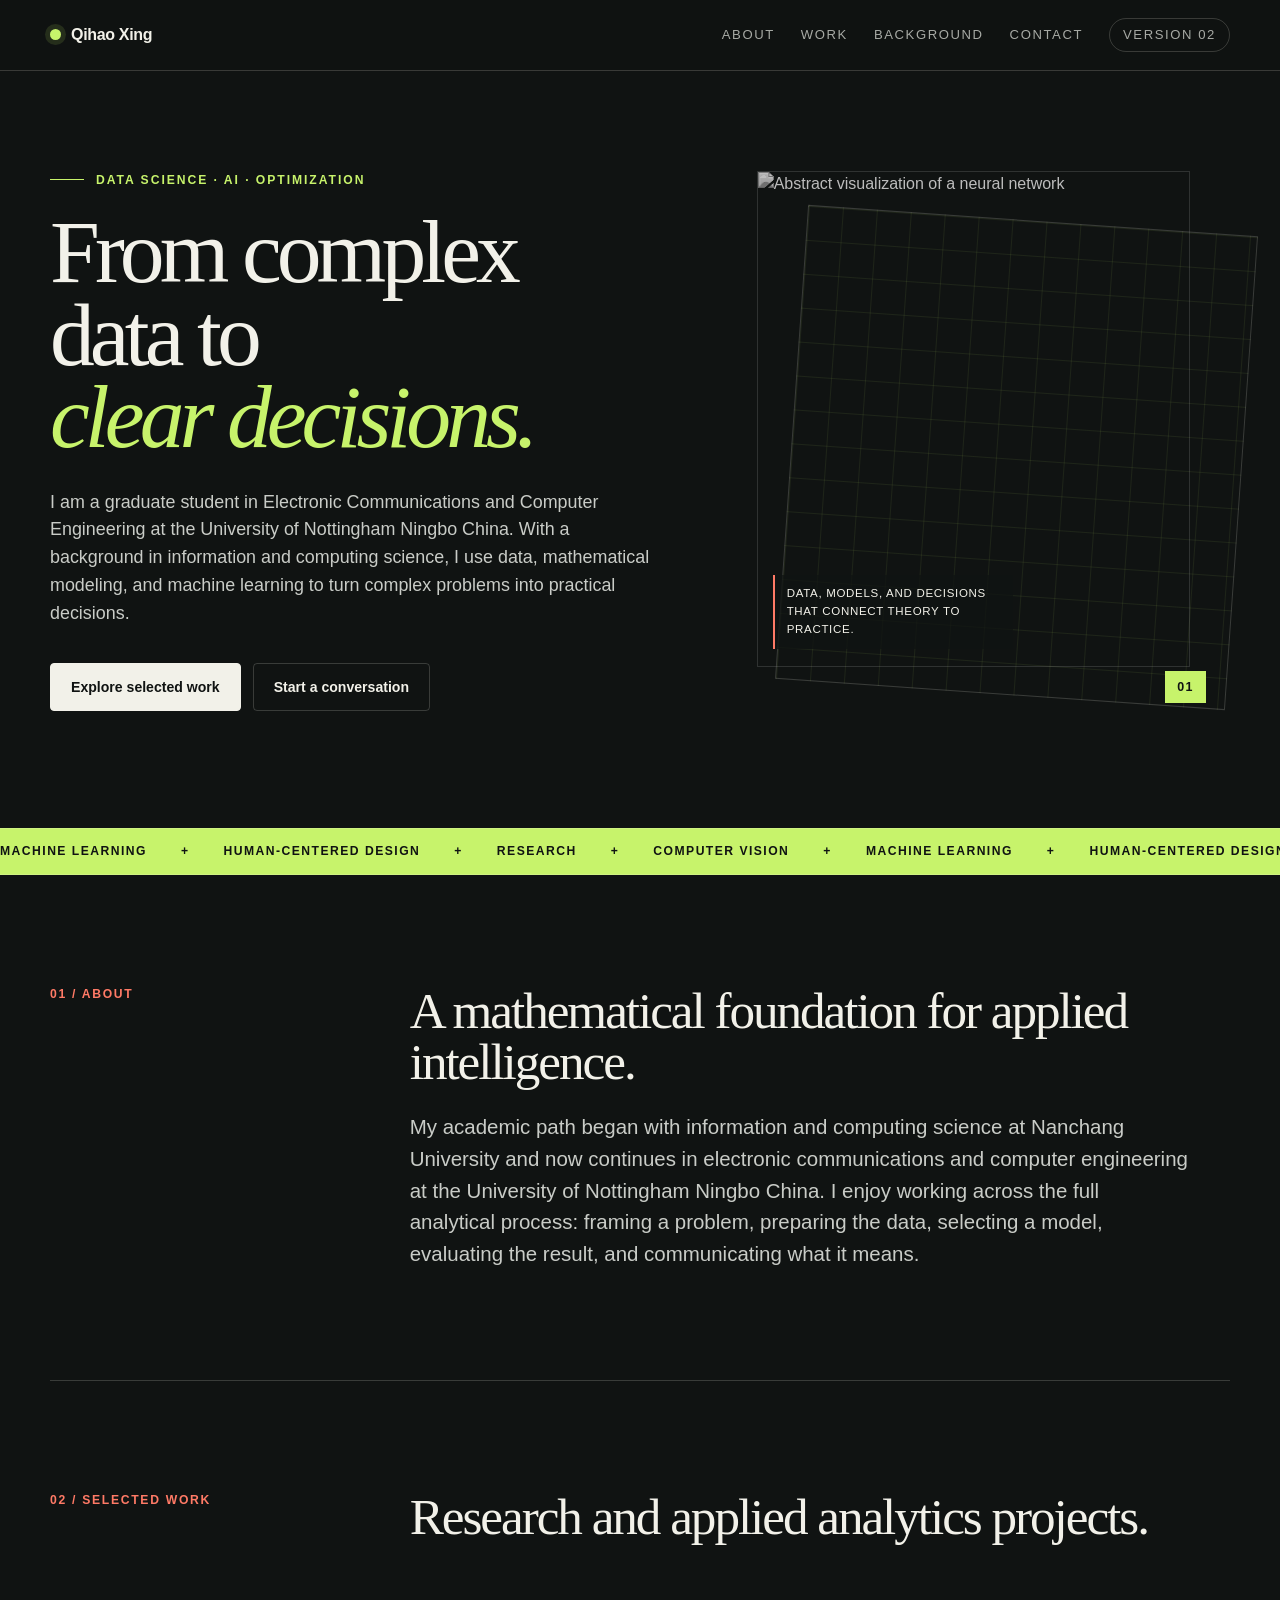
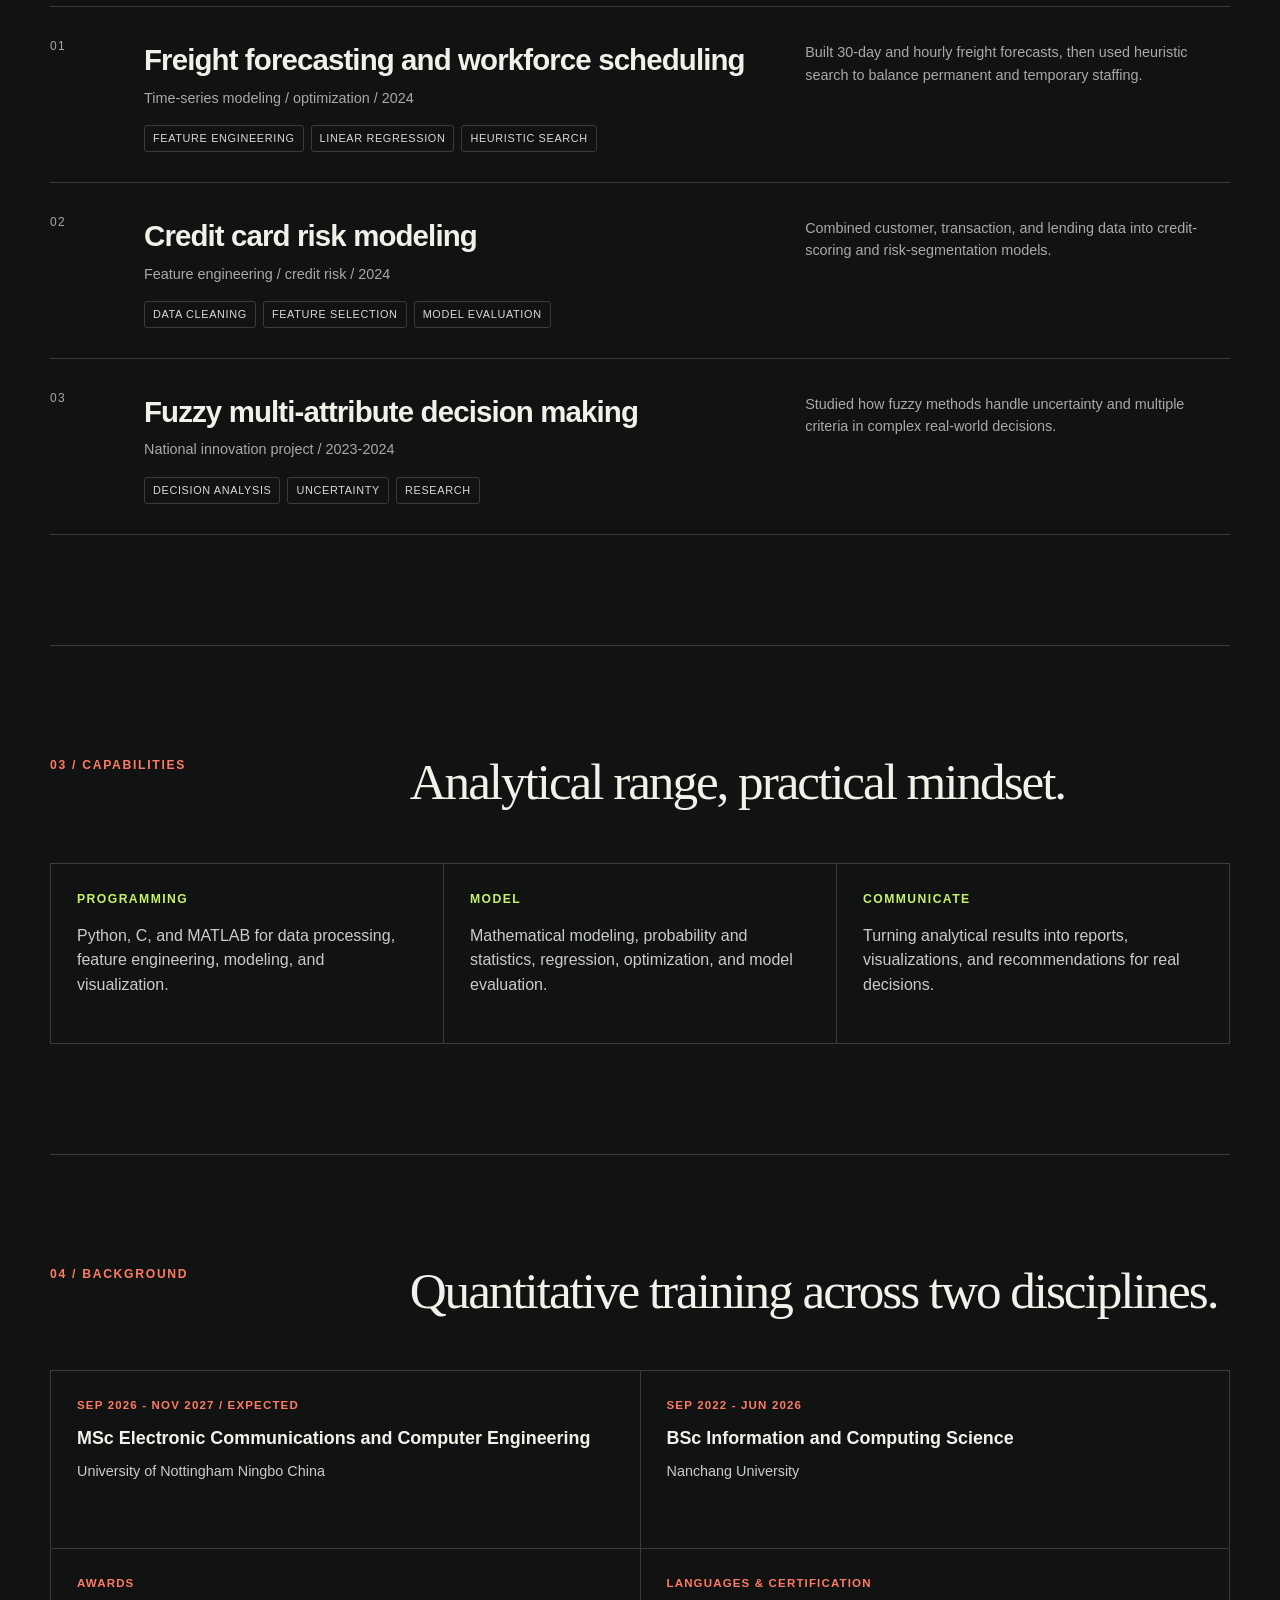
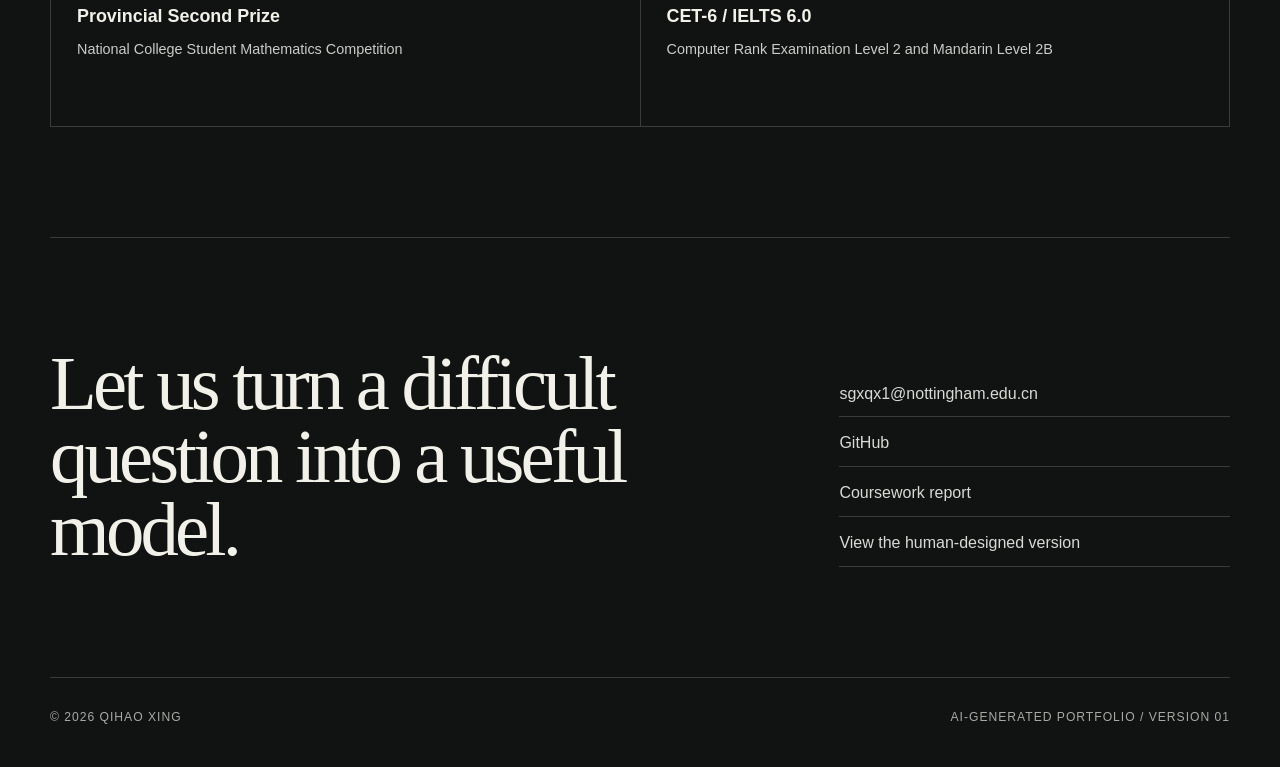
==== index.html @ c894ff73 "Improve portfolio structure and documentation" ====
<!DOCTYPE html>
<html lang="en">
<head>
  <meta charset="UTF-8">
  <meta name="viewport" content="width=device-width, initial-scale=1.0">
  <meta name="description" content="Portfolio of Qihao Xing, a graduate student in electronic communications and computer engineering.">
  <meta name="theme-color" content="#101312">
  <meta property="og:title" content="Qihao Xing | AI, Data &amp; Systems">
  <meta property="og:description" content="Applied analytics, predictive modeling, optimization, and AI projects by Qihao Xing.">
  <meta property="og:type" content="website">
  <link rel="icon" href="data:image/svg+xml,%3Csvg xmlns='http://www.w3.org/2000/svg' viewBox='0 0 64 64'%3E%3Crect width='64' height='64' rx='10' fill='%23101312'/%3E%3Ctext x='32' y='42' text-anchor='middle' fill='%23c7f36b' font-family='Arial' font-size='27' font-weight='700'%3EQX%3C/text%3E%3C/svg%3E">
  <title>Qihao Xing | AI, Data &amp; Systems</title>
  <style>
    :root {
      --ink: #101312;
      --ink-soft: #191d1b;
      --paper: #f2f1e9;
      --muted: #a7aaa5;
      --line: rgba(242, 241, 233, 0.18);
      --accent: #c7f36b;
      --coral: #ff7a66;
      --content: min(1180px, calc(100vw - 48px));
    }

    * {
      box-sizing: border-box;
    }

    html {
      scroll-behavior: smooth;
    }

    body {
      margin: 0;
      background: var(--ink);
      color: var(--paper);
      font-family: "Segoe UI", "Helvetica Neue", Arial, sans-serif;
      line-height: 1.55;
      overflow-x: hidden;
    }

    a {
      color: inherit;
    }

    img {
      display: block;
      max-width: 100%;
    }

    a:focus-visible,
    button:focus-visible {
      outline: 2px solid var(--accent);
      outline-offset: 4px;
    }

    ::selection {
      color: var(--ink);
      background: var(--accent);
    }

    .skip-link {
      position: fixed;
      top: 12px;
      left: 12px;
      z-index: 30;
      padding: 10px 14px;
      color: var(--ink);
      background: var(--accent);
      transform: translateY(-160%);
      transition: transform 180ms ease;
    }

    .skip-link:focus {
      transform: translateY(0);
    }

    .site-header {
      position: fixed;
      inset: 0 0 auto;
      z-index: 20;
      border-bottom: 1px solid var(--line);
      background: rgba(16, 19, 18, 0.82);
      backdrop-filter: blur(14px);
    }

    .header-inner {
      width: var(--content);
      min-height: 70px;
      margin: 0 auto;
      display: flex;
      align-items: center;
      justify-content: space-between;
      gap: 28px;
    }

    .brand {
      display: flex;
      align-items: center;
      gap: 10px;
      font-weight: 800;
      letter-spacing: -0.02em;
      text-decoration: none;
    }

    .brand-mark {
      width: 11px;
      height: 11px;
      border-radius: 50%;
      background: var(--accent);
      box-shadow: 0 0 0 5px rgba(199, 243, 107, 0.12);
    }

    .nav-links {
      display: flex;
      align-items: center;
      gap: 26px;
      font-size: 0.82rem;
      text-transform: uppercase;
      letter-spacing: 0.12em;
    }

    .nav-links a {
      text-decoration: none;
      color: var(--muted);
      transition: color 160ms ease;
    }

    .nav-links a:hover,
    .nav-links a:focus-visible {
      color: var(--paper);
    }

    .version-pill {
      display: inline-flex;
      align-items: center;
      min-height: 34px;
      padding: 0 13px;
      border: 1px solid var(--line);
      border-radius: 999px;
      color: var(--accent);
      text-decoration: none;
      white-space: nowrap;
    }

    .hero {
      position: relative;
      width: var(--content);
      min-height: 92vh;
      margin: 0 auto;
      padding: 138px 0 84px;
      display: grid;
      grid-template-columns: minmax(0, 1.08fr) minmax(340px, 0.92fr);
      align-items: center;
      gap: 64px;
    }

    .hero-copy {
      position: relative;
      z-index: 2;
    }

    .eyebrow {
      display: flex;
      align-items: center;
      gap: 12px;
      margin: 0 0 22px;
      color: var(--accent);
      font-size: 0.76rem;
      font-weight: 700;
      letter-spacing: 0.16em;
      text-transform: uppercase;
    }

    .eyebrow::before {
      content: "";
      width: 34px;
      height: 1px;
      background: currentColor;
    }

    h1 {
      max-width: 760px;
      margin: 0;
      font-family: Georgia, "Times New Roman", serif;
      font-size: clamp(3.35rem, 7vw, 7.2rem);
      font-weight: 400;
      line-height: 0.92;
      letter-spacing: -0.055em;
    }

    h1 span {
      display: block;
      color: var(--accent);
      font-style: italic;
    }

    .hero-summary {
      max-width: 610px;
      margin: 30px 0 0;
      color: #c9ccc7;
      font-size: clamp(1rem, 1.4vw, 1.2rem);
    }

    .hero-actions {
      display: flex;
      flex-wrap: wrap;
      gap: 12px;
      margin-top: 36px;
    }

    .button {
      display: inline-flex;
      align-items: center;
      justify-content: center;
      min-height: 48px;
      padding: 0 20px;
      border: 1px solid var(--paper);
      border-radius: 4px;
      color: var(--ink);
      background: var(--paper);
      font-size: 0.88rem;
      font-weight: 750;
      text-decoration: none;
      transition: background 160ms ease, color 160ms ease, border-color 160ms ease;
    }

    .button:hover,
    .button:focus-visible {
      border-color: var(--accent);
      color: var(--ink);
      background: var(--accent);
    }

    .button.secondary {
      color: var(--paper);
      border-color: var(--line);
      background: transparent;
    }

    .button.secondary:hover,
    .button.secondary:focus-visible {
      border-color: var(--paper);
      background: var(--paper);
      color: var(--ink);
    }

    .portrait-wrap {
      position: relative;
      min-height: 540px;
      isolation: isolate;
    }

    .portrait-wrap::before {
      content: "";
      position: absolute;
      inset: 9% -12% 3% 8%;
      z-index: -1;
      border: 1px solid var(--line);
      background:
        linear-gradient(rgba(199, 243, 107, 0.08) 1px, transparent 1px),
        linear-gradient(90deg, rgba(199, 243, 107, 0.08) 1px, transparent 1px);
      background-size: 34px 34px;
      transform: rotate(4deg);
    }

    .portrait-wrap::after {
      content: "01";
      position: absolute;
      right: -16px;
      bottom: 8px;
      z-index: 2;
      color: var(--ink);
      background: var(--accent);
      font: 700 0.78rem/1 "Segoe UI", sans-serif;
      padding: 10px 12px;
      letter-spacing: 0.12em;
    }

    .portrait {
      position: absolute;
      inset: 0 0 44px 0;
      width: 100%;
      height: calc(100% - 44px);
      object-fit: cover;
      object-position: center;
      border: 1px solid var(--line);
      filter: grayscale(1) contrast(1.12) brightness(0.74);
    }

    .portrait-caption {
      position: absolute;
      left: 16px;
      bottom: 62px;
      z-index: 2;
      max-width: 240px;
      padding: 10px 12px;
      color: var(--paper);
      border-left: 2px solid var(--coral);
      background: rgba(16, 19, 18, 0.74);
      font-size: 0.72rem;
      letter-spacing: 0.06em;
      text-transform: uppercase;
    }

    .signal-strip {
      overflow: hidden;
      border-block: 1px solid var(--line);
      background: var(--accent);
      color: var(--ink);
    }

    .signal-track {
      width: max-content;
      padding: 13px 0;
      display: flex;
      gap: 34px;
      font-size: 0.76rem;
      font-weight: 800;
      letter-spacing: 0.12em;
      text-transform: uppercase;
      animation: drift 24s linear infinite;
    }

    .signal-track span::after {
      content: "+";
      margin-left: 34px;
    }

    @keyframes drift {
      to {
        transform: translateX(-50%);
      }
    }

    .section {
      width: var(--content);
      margin: 0 auto;
      padding: 110px 0;
      border-bottom: 1px solid var(--line);
      scroll-margin-top: 70px;
    }

    .section-head {
      display: grid;
      grid-template-columns: 0.38fr 1fr;
      gap: 48px;
      align-items: start;
    }

    .section-index {
      margin: 0;
      color: var(--coral);
      font-size: 0.76rem;
      font-weight: 800;
      letter-spacing: 0.14em;
      text-transform: uppercase;
    }

    .section-title {
      margin: 0;
      font-family: Georgia, "Times New Roman", serif;
      font-size: clamp(2.2rem, 4vw, 4.4rem);
      font-weight: 400;
      line-height: 1;
      letter-spacing: -0.04em;
    }

    .section-copy {
      max-width: 780px;
      margin: 24px 0 0;
      color: #c9ccc7;
      font-size: clamp(1.05rem, 1.6vw, 1.32rem);
    }

    .work-list {
      margin-top: 64px;
      border-top: 1px solid var(--line);
    }

    .work-item {
      position: relative;
      display: grid;
      grid-template-columns: 70px minmax(0, 1.2fr) minmax(200px, 0.8fr);
      gap: 24px;
      align-items: start;
      padding: 30px 0;
      border-bottom: 1px solid var(--line);
      text-decoration: none;
      transition: color 170ms ease, padding 170ms ease;
    }

    .work-number {
      color: var(--muted);
      font-size: 0.75rem;
      letter-spacing: 0.12em;
    }

    .work-title {
      margin: 0;
      font-size: clamp(1.35rem, 2.3vw, 2.15rem);
      font-weight: 550;
      letter-spacing: -0.03em;
    }

    .work-meta {
      margin: 4px 0 0;
      color: var(--muted);
      font-size: 0.9rem;
    }

    .project-tags {
      display: flex;
      flex-wrap: wrap;
      gap: 7px;
      margin: 16px 0 0;
      padding: 0;
      list-style: none;
    }

    .project-tags li {
      padding: 4px 8px;
      border: 1px solid var(--line);
      border-radius: 3px;
      color: #d8dad5;
      font-size: 0.68rem;
      letter-spacing: 0.06em;
      text-transform: uppercase;
    }

    .skills-grid {
      display: grid;
      grid-template-columns: repeat(3, minmax(0, 1fr));
      gap: 0;
      margin-top: 56px;
      border-top: 1px solid var(--line);
      border-left: 1px solid var(--line);
    }

    .skill {
      min-height: 180px;
      padding: 26px;
      border-right: 1px solid var(--line);
      border-bottom: 1px solid var(--line);
    }

    .skill h3 {
      margin: 0 0 15px;
      color: var(--accent);
      font-size: 0.76rem;
      letter-spacing: 0.12em;
      text-transform: uppercase;
    }

    .skill p {
      margin: 0;
      color: #c9ccc7;
    }

    .background-grid {
      display: grid;
      grid-template-columns: repeat(2, minmax(0, 1fr));
      gap: 0;
      margin-top: 54px;
      border-top: 1px solid var(--line);
      border-left: 1px solid var(--line);
    }

    .background-item {
      min-height: 178px;
      padding: 26px;
      border-right: 1px solid var(--line);
      border-bottom: 1px solid var(--line);
    }

    .background-time {
      margin: 0 0 12px;
      color: var(--coral);
      font-size: 0.72rem;
      font-weight: 750;
      letter-spacing: 0.1em;
      text-transform: uppercase;
    }

    .background-item h3 {
      margin: 0;
      font-size: 1.12rem;
      line-height: 1.3;
    }

    .background-item p:last-child {
      margin: 10px 0 0;
      color: #c9ccc7;
      font-size: 0.9rem;
    }

    .contact {
      display: grid;
      grid-template-columns: 1.3fr 0.7fr;
      gap: 64px;
      align-items: end;
    }

    .contact h2 {
      margin: 0;
      font-family: Georgia, "Times New Roman", serif;
      font-size: clamp(3rem, 6vw, 6.8rem);
      font-weight: 400;
      line-height: 0.95;
      letter-spacing: -0.05em;
    }

    .contact-links {
      display: grid;
      gap: 14px;
    }

    .contact-links a {
      padding-bottom: 10px;
      border-bottom: 1px solid var(--line);
      text-decoration: none;
      color: #d8dad6;
    }

    .contact-links a:hover,
    .contact-links a:focus-visible {
      color: var(--accent);
    }

    footer {
      width: var(--content);
      margin: 0 auto;
      padding: 30px 0 40px;
      display: flex;
      justify-content: space-between;
      gap: 24px;
      color: var(--muted);
      font-size: 0.76rem;
      letter-spacing: 0.08em;
      text-transform: uppercase;
    }

    @media (max-width: 900px) {
      .hero {
        min-height: auto;
        grid-template-columns: 1fr;
        gap: 50px;
        padding-top: 132px;
      }

      .portrait-wrap {
        min-height: 460px;
      }

      .section-head,
      .contact {
        grid-template-columns: 1fr;
      }

      .section-head {
        gap: 18px;
      }
    }

    @media (max-width: 700px) {
      :root {
        --content: calc(100vw - 32px);
      }

      .header-inner {
        min-height: 64px;
      }

      .nav-links a:not(.version-pill) {
        display: none;
      }

      .hero {
        padding-top: 112px;
        padding-bottom: 64px;
      }

      h1 {
        font-size: clamp(3rem, 16vw, 4.7rem);
      }

      .hero-actions {
        display: grid;
        grid-template-columns: 1fr;
      }

      .button {
        width: 100%;
      }

      .portrait-wrap {
        min-height: 360px;
      }

      .section {
        padding: 76px 0;
      }

      .work-item {
        grid-template-columns: 42px 1fr;
      }

      .work-meta {
        grid-column: 2;
      }

      .skills-grid {
        grid-template-columns: 1fr;
      }

      .background-grid {
        grid-template-columns: 1fr;
      }

      .skill {
        min-height: auto;
      }

      .contact {
        gap: 38px;
      }

      footer {
        flex-direction: column;
      }
    }

    @media (prefers-reduced-motion: reduce) {
      html {
        scroll-behavior: auto;
      }

      *,
      *::before,
      *::after {
        animation-duration: 0.01ms !important;
        animation-iteration-count: 1 !important;
        transition-duration: 0.01ms !important;
      }
    }
  </style>
</head>
<body>
  <a class="skip-link" href="#main">Skip to content</a>

  <header class="site-header">
    <div class="header-inner">
      <a class="brand" href="#top" aria-label="Qihao Xing, home">
        <span class="brand-mark" aria-hidden="true"></span>
        <span>Qihao Xing</span>
      </a>
      <nav class="nav-links" aria-label="Primary navigation">
        <a href="#about">About</a>
        <a href="#work">Work</a>
        <a href="#background">Background</a>
        <a href="#contact">Contact</a>
        <a class="version-pill" href="guided.html">Version 02</a>
      </nav>
    </div>
  </header>

  <main id="main">
    <section class="hero" id="top">
      <div class="hero-copy">
        <p class="eyebrow">Data science &middot; AI &middot; optimization</p>
        <h1>From complex data to <span>clear decisions.</span></h1>
        <p class="hero-summary">
          I am a graduate student in Electronic Communications and Computer Engineering
          at the University of Nottingham Ningbo China. With a background in information
          and computing science, I use data, mathematical modeling, and machine learning
          to turn complex problems into practical decisions.
        </p>
        <div class="hero-actions">
          <a class="button" href="#work">Explore selected work</a>
          <a class="button secondary" href="#contact">Start a conversation</a>
        </div>
      </div>

      <figure class="portrait-wrap" aria-label="Abstract artificial intelligence visual">
        <img
          class="portrait"
          src="https://images.unsplash.com/photo-1620712943543-bcc4688e7485?auto=format&amp;fit=crop&amp;w=1400&amp;q=85"
          alt="Abstract visualization of a neural network"
          loading="eager"
          referrerpolicy="no-referrer"
        >
        <figcaption class="portrait-caption">Data, models, and decisions that connect theory to practice.</figcaption>
      </figure>
    </section>

    <div class="signal-strip" aria-hidden="true">
      <div class="signal-track">
        <span>Machine learning</span>
        <span>Human-centered design</span>
        <span>Research</span>
        <span>Computer vision</span>
        <span>Machine learning</span>
        <span>Human-centered design</span>
        <span>Research</span>
        <span>Computer vision</span>
      </div>
    </div>

    <section class="section" id="about">
      <div class="section-head">
        <p class="section-index">01 / About</p>
        <div>
          <h2 class="section-title">A mathematical foundation for applied intelligence.</h2>
          <p class="section-copy">
            My academic path began with information and computing science at Nanchang
            University and now continues in electronic communications and computer
            engineering at the University of Nottingham Ningbo China. I enjoy working
            across the full analytical process: framing a problem, preparing the data,
            selecting a model, evaluating the result, and communicating what it means.
          </p>
        </div>
      </div>
    </section>

    <section class="section" id="work">
      <div class="section-head">
        <p class="section-index">02 / Selected work</p>
        <div>
          <h2 class="section-title">Research and applied analytics projects.</h2>
        </div>
      </div>

      <div class="work-list">
        <article class="work-item">
          <span class="work-number">01</span>
          <div>
            <h3 class="work-title">Freight forecasting and workforce scheduling</h3>
            <p class="work-meta">Time-series modeling / optimization / 2024</p>
            <ul class="project-tags" aria-label="Methods used">
              <li>Feature engineering</li>
              <li>Linear regression</li>
              <li>Heuristic search</li>
            </ul>
          </div>
          <p class="work-meta">
            Built 30-day and hourly freight forecasts, then used heuristic search to balance permanent and temporary staffing.
          </p>
        </article>
        <article class="work-item">
          <span class="work-number">02</span>
          <div>
            <h3 class="work-title">Credit card risk modeling</h3>
            <p class="work-meta">Feature engineering / credit risk / 2024</p>
            <ul class="project-tags" aria-label="Methods used">
              <li>Data cleaning</li>
              <li>Feature selection</li>
              <li>Model evaluation</li>
            </ul>
          </div>
          <p class="work-meta">
            Combined customer, transaction, and lending data into credit-scoring and risk-segmentation models.
          </p>
        </article>
        <article class="work-item">
          <span class="work-number">03</span>
          <div>
            <h3 class="work-title">Fuzzy multi-attribute decision making</h3>
            <p class="work-meta">National innovation project / 2023-2024</p>
            <ul class="project-tags" aria-label="Methods used">
              <li>Decision analysis</li>
              <li>Uncertainty</li>
              <li>Research</li>
            </ul>
          </div>
          <p class="work-meta">
            Studied how fuzzy methods handle uncertainty and multiple criteria in complex real-world decisions.
          </p>
        </article>
      </div>
    </section>

    <section class="section" id="skills">
      <div class="section-head">
        <p class="section-index">03 / Capabilities</p>
        <div>
          <h2 class="section-title">Analytical range, practical mindset.</h2>
        </div>
      </div>

      <div class="skills-grid">
        <article class="skill">
          <h3>Programming</h3>
          <p>Python, C, and MATLAB for data processing, feature engineering, modeling, and visualization.</p>
        </article>
        <article class="skill">
          <h3>Model</h3>
          <p>Mathematical modeling, probability and statistics, regression, optimization, and model evaluation.</p>
        </article>
        <article class="skill">
          <h3>Communicate</h3>
          <p>Turning analytical results into reports, visualizations, and recommendations for real decisions.</p>
        </article>
      </div>
    </section>

    <section class="section" id="background">
      <div class="section-head">
        <p class="section-index">04 / Background</p>
        <div>
          <h2 class="section-title">Quantitative training across two disciplines.</h2>
        </div>
      </div>

      <div class="background-grid">
        <article class="background-item">
          <p class="background-time">Sep 2026 - Nov 2027 / Expected</p>
          <h3>MSc Electronic Communications and Computer Engineering</h3>
          <p>University of Nottingham Ningbo China</p>
        </article>
        <article class="background-item">
          <p class="background-time">Sep 2022 - Jun 2026</p>
          <h3>BSc Information and Computing Science</h3>
          <p>Nanchang University</p>
        </article>
        <article class="background-item">
          <p class="background-time">Awards</p>
          <h3>Provincial Second Prize</h3>
          <p>National College Student Mathematics Competition</p>
        </article>
        <article class="background-item">
          <p class="background-time">Languages &amp; certification</p>
          <h3>CET-6 / IELTS 6.0</h3>
          <p>Computer Rank Examination Level 2 and Mandarin Level 2B</p>
        </article>
      </div>
    </section>

    <section class="section contact" id="contact">
      <h2>Let us turn a difficult question into a useful model.</h2>
      <div class="contact-links">
        <a href="mailto:sgxqx1@nottingham.edu.cn">sgxqx1@nottingham.edu.cn</a>
        <a href="https://github.com/XQH114514" rel="noreferrer">GitHub</a>
        <a href="https://github.com/XQH114514/Coursework1/blob/main/report.md" rel="noreferrer">Coursework report</a>
        <a href="guided.html">View the human-designed version</a>
      </div>
    </section>
  </main>

  <footer>
    <span>&copy; 2026 Qihao Xing</span>
    <span>AI-generated portfolio / Version 01</span>
  </footer>
</body>
</html>
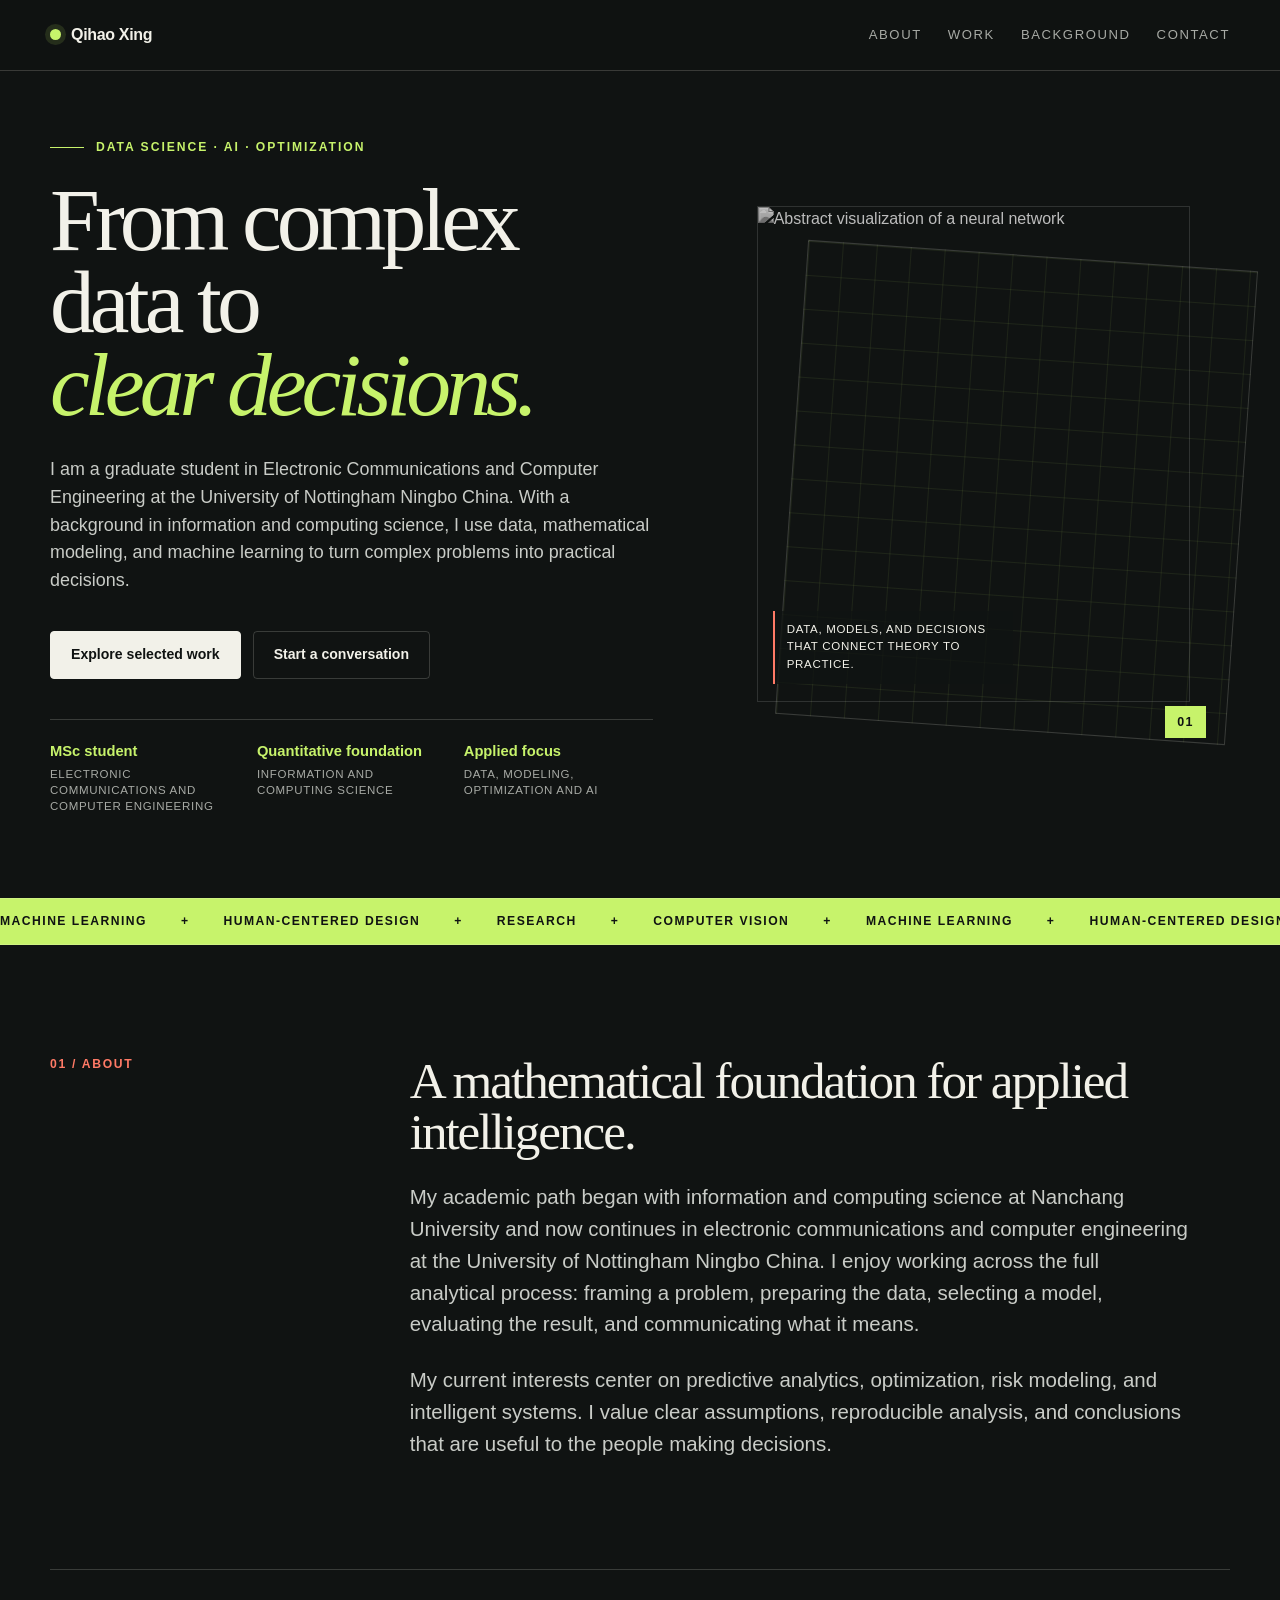
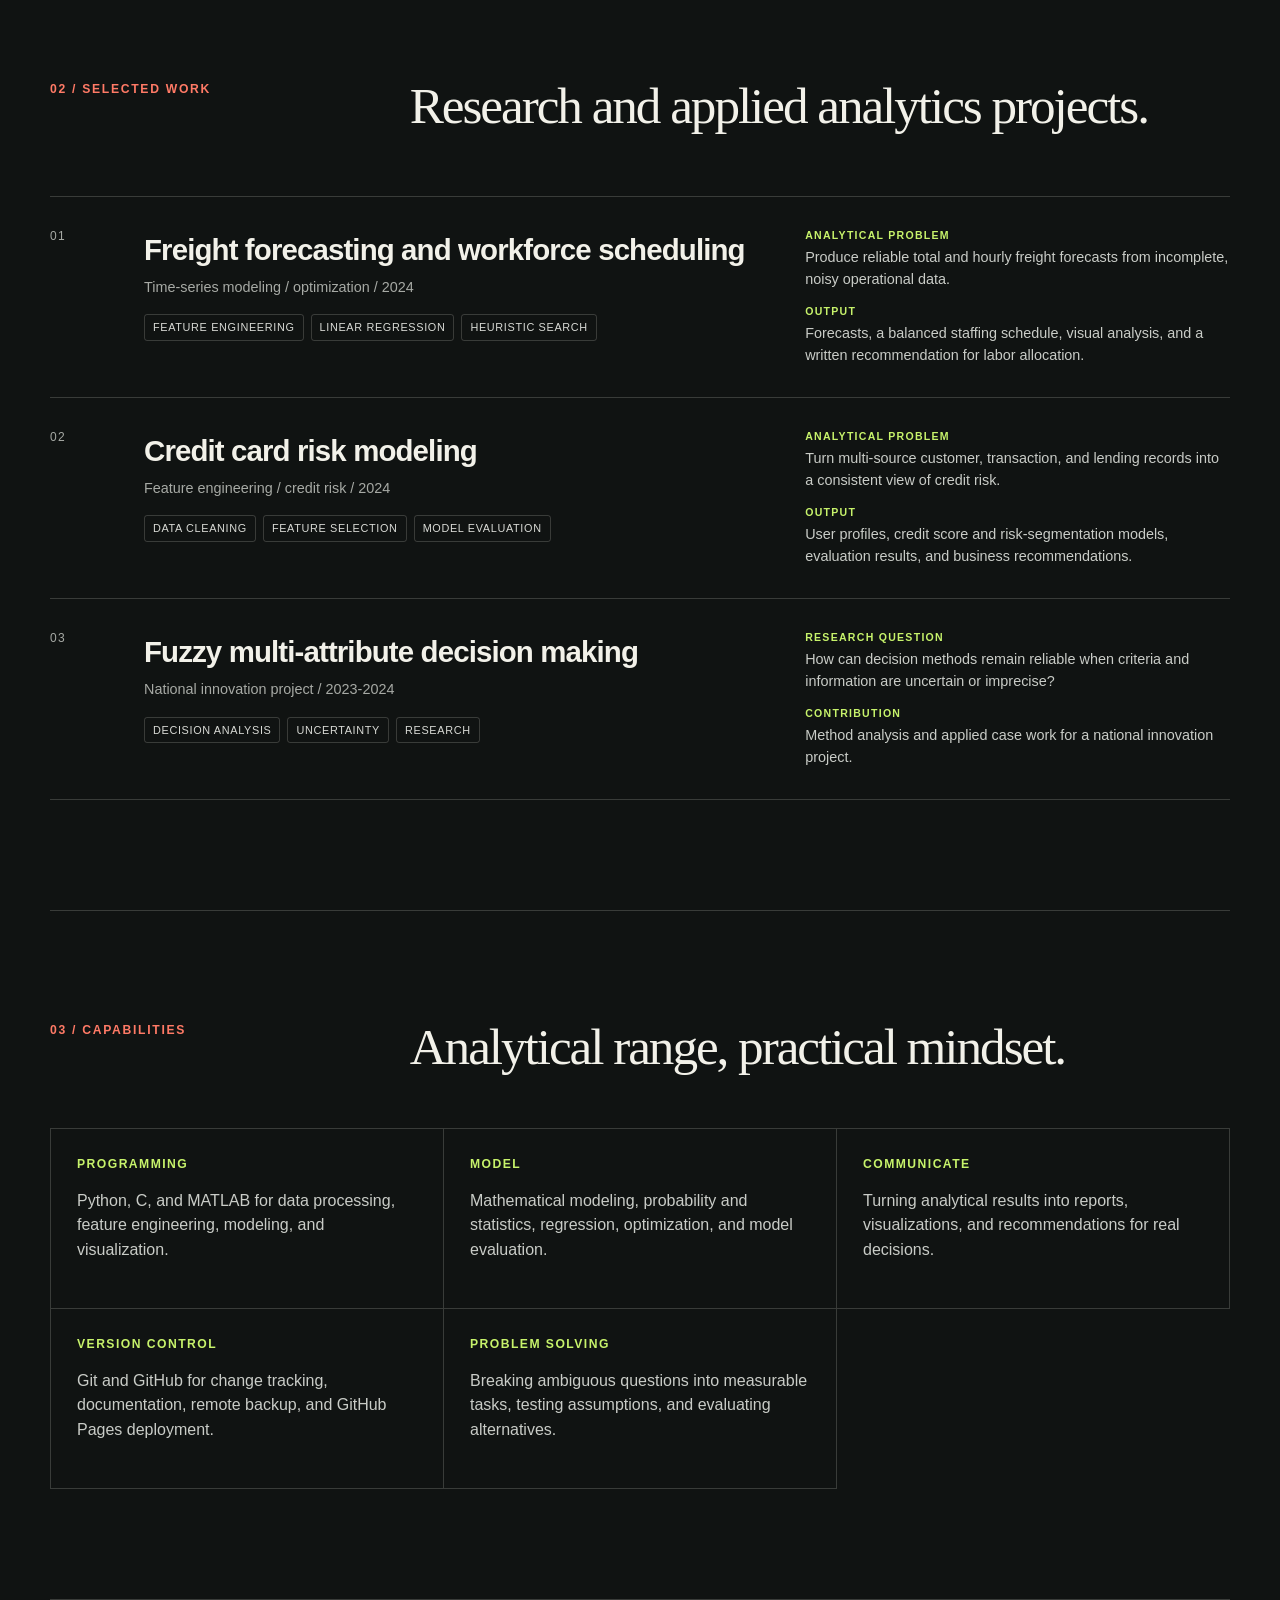
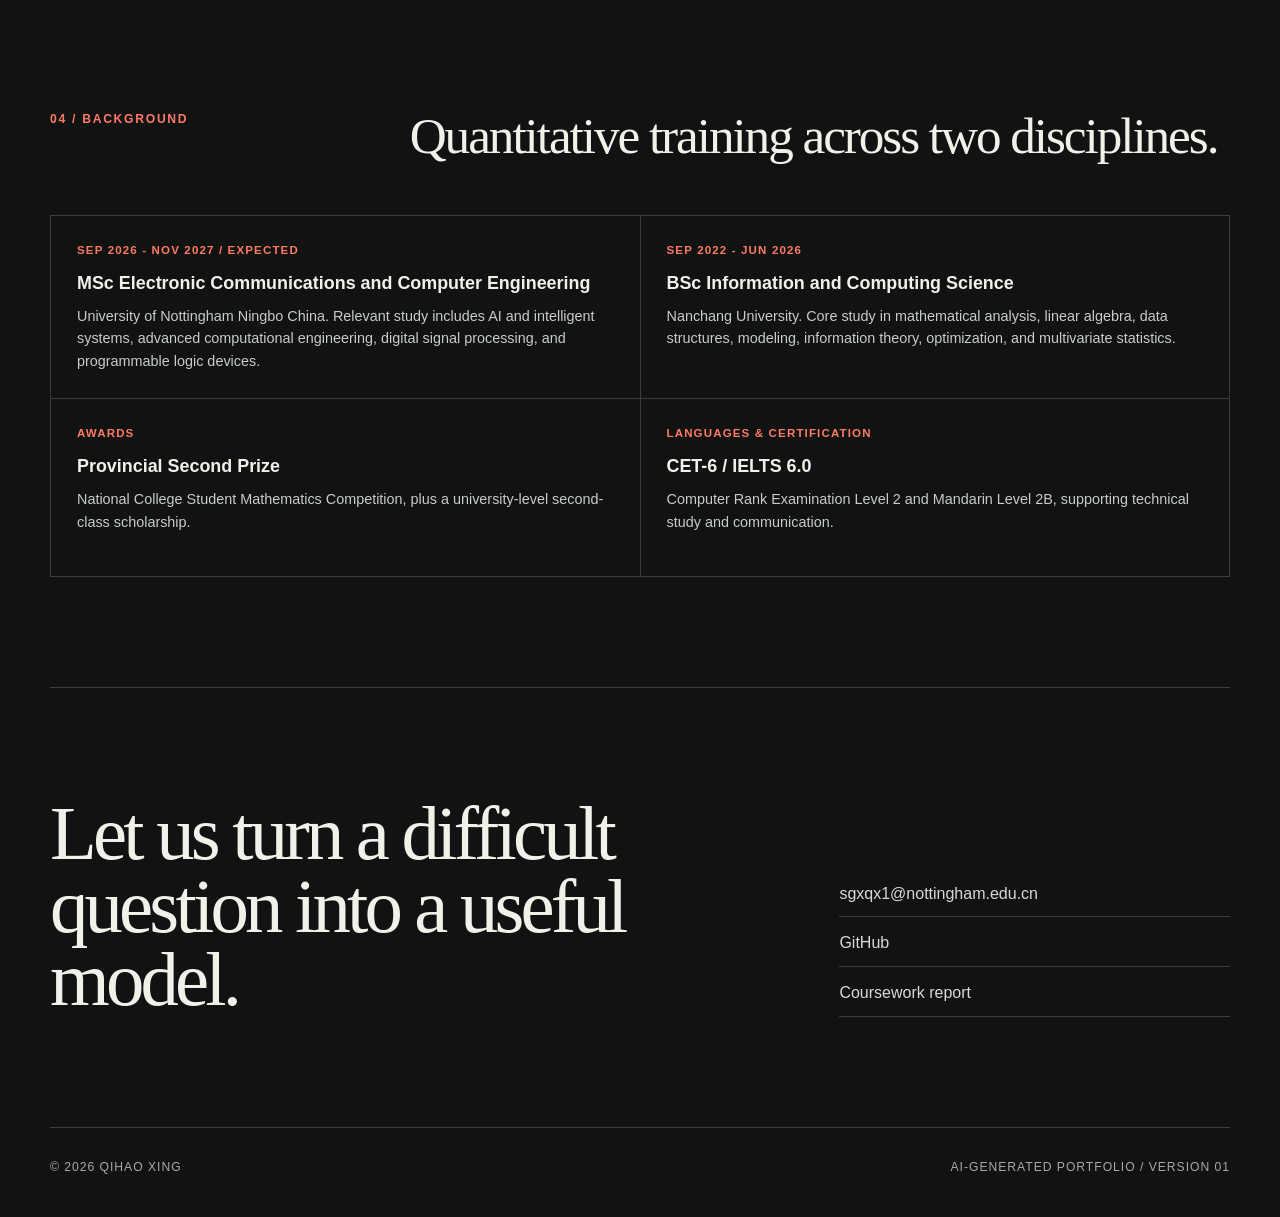
==== commit b35c8342: "Enrich version one portfolio content" ====
--- a/index.html
+++ b/index.html
@@ -303,6 +303,36 @@
       text-transform: uppercase;
     }
 
+    .hero-facts {
+      display: grid;
+      grid-template-columns: repeat(3, minmax(0, 1fr));
+      gap: 18px;
+      margin: 40px 0 0;
+      padding: 20px 0 0;
+      border-top: 1px solid var(--line);
+      list-style: none;
+    }
+
+    .hero-facts li {
+      min-width: 0;
+    }
+
+    .hero-facts strong {
+      display: block;
+      margin-bottom: 3px;
+      color: var(--accent);
+      font-size: 0.92rem;
+    }
+
+    .hero-facts span {
+      display: block;
+      color: var(--muted);
+      font-size: 0.72rem;
+      line-height: 1.4;
+      text-transform: uppercase;
+      letter-spacing: 0.06em;
+    }
+
     .signal-strip {
       overflow: hidden;
       border-block: 1px solid var(--line);
@@ -409,6 +439,29 @@
       font-size: 0.9rem;
     }
 
+    .work-detail {
+      margin: 0;
+    }
+
+    .work-detail p {
+      margin: 0 0 12px;
+      color: #c9ccc7;
+      font-size: 0.9rem;
+    }
+
+    .work-detail p:last-child {
+      margin-bottom: 0;
+    }
+
+    .work-detail strong {
+      display: block;
+      margin-bottom: 3px;
+      color: var(--accent);
+      font-size: 0.66rem;
+      letter-spacing: 0.12em;
+      text-transform: uppercase;
+    }
+
     .project-tags {
       display: flex;
       flex-wrap: wrap;
@@ -589,6 +642,11 @@
         grid-template-columns: 1fr;
       }
 
+      .hero-facts {
+        grid-template-columns: 1fr;
+        gap: 14px;
+      }
+
       .button {
         width: 100%;
       }
@@ -605,7 +663,8 @@
         grid-template-columns: 42px 1fr;
       }
 
-      .work-meta {
+      .work-meta,
+      .work-detail {
         grid-column: 2;
       }
 
@@ -659,7 +718,6 @@
         <a href="#work">Work</a>
         <a href="#background">Background</a>
         <a href="#contact">Contact</a>
-        <a class="version-pill" href="guided.html">Version 02</a>
       </nav>
     </div>
   </header>
@@ -679,6 +737,20 @@
           <a class="button" href="#work">Explore selected work</a>
           <a class="button secondary" href="#contact">Start a conversation</a>
         </div>
+        <ul class="hero-facts" aria-label="Profile at a glance">
+          <li>
+            <strong>MSc student</strong>
+            <span>Electronic Communications and Computer Engineering</span>
+          </li>
+          <li>
+            <strong>Quantitative foundation</strong>
+            <span>Information and Computing Science</span>
+          </li>
+          <li>
+            <strong>Applied focus</strong>
+            <span>Data, modeling, optimization and AI</span>
+          </li>
+        </ul>
       </div>
 
       <figure class="portrait-wrap" aria-label="Abstract artificial intelligence visual">
@@ -718,6 +790,11 @@
             across the full analytical process: framing a problem, preparing the data,
             selecting a model, evaluating the result, and communicating what it means.
           </p>
+          <p class="section-copy">
+            My current interests center on predictive analytics, optimization, risk
+            modeling, and intelligent systems. I value clear assumptions, reproducible
+            analysis, and conclusions that are useful to the people making decisions.
+          </p>
         </div>
       </div>
     </section>
@@ -742,9 +819,18 @@
               <li>Heuristic search</li>
             </ul>
           </div>
-          <p class="work-meta">
-            Built 30-day and hourly freight forecasts, then used heuristic search to balance permanent and temporary staffing.
-          </p>
+          <div class="work-detail">
+            <p>
+              <strong>Analytical problem</strong>
+              Produce reliable total and hourly freight forecasts from incomplete,
+              noisy operational data.
+            </p>
+            <p>
+              <strong>Output</strong>
+              Forecasts, a balanced staffing schedule, visual analysis, and a written
+              recommendation for labor allocation.
+            </p>
+          </div>
         </article>
         <article class="work-item">
           <span class="work-number">02</span>
@@ -757,9 +843,18 @@
               <li>Model evaluation</li>
             </ul>
           </div>
-          <p class="work-meta">
-            Combined customer, transaction, and lending data into credit-scoring and risk-segmentation models.
-          </p>
+          <div class="work-detail">
+            <p>
+              <strong>Analytical problem</strong>
+              Turn multi-source customer, transaction, and lending records into a
+              consistent view of credit risk.
+            </p>
+            <p>
+              <strong>Output</strong>
+              User profiles, credit score and risk-segmentation models, evaluation
+              results, and business recommendations.
+            </p>
+          </div>
         </article>
         <article class="work-item">
           <span class="work-number">03</span>
@@ -772,9 +867,17 @@
               <li>Research</li>
             </ul>
           </div>
-          <p class="work-meta">
-            Studied how fuzzy methods handle uncertainty and multiple criteria in complex real-world decisions.
-          </p>
+          <div class="work-detail">
+            <p>
+              <strong>Research question</strong>
+              How can decision methods remain reliable when criteria and information
+              are uncertain or imprecise?
+            </p>
+            <p>
+              <strong>Contribution</strong>
+              Method analysis and applied case work for a national innovation project.
+            </p>
+          </div>
         </article>
       </div>
     </section>
@@ -800,6 +903,14 @@
           <h3>Communicate</h3>
           <p>Turning analytical results into reports, visualizations, and recommendations for real decisions.</p>
         </article>
+        <article class="skill">
+          <h3>Version control</h3>
+          <p>Git and GitHub for change tracking, documentation, remote backup, and GitHub Pages deployment.</p>
+        </article>
+        <article class="skill">
+          <h3>Problem solving</h3>
+          <p>Breaking ambiguous questions into measurable tasks, testing assumptions, and evaluating alternatives.</p>
+        </article>
       </div>
     </section>
 
@@ -815,22 +926,22 @@
         <article class="background-item">
           <p class="background-time">Sep 2026 - Nov 2027 / Expected</p>
           <h3>MSc Electronic Communications and Computer Engineering</h3>
-          <p>University of Nottingham Ningbo China</p>
+          <p>University of Nottingham Ningbo China. Relevant study includes AI and intelligent systems, advanced computational engineering, digital signal processing, and programmable logic devices.</p>
         </article>
         <article class="background-item">
           <p class="background-time">Sep 2022 - Jun 2026</p>
           <h3>BSc Information and Computing Science</h3>
-          <p>Nanchang University</p>
+          <p>Nanchang University. Core study in mathematical analysis, linear algebra, data structures, modeling, information theory, optimization, and multivariate statistics.</p>
         </article>
         <article class="background-item">
           <p class="background-time">Awards</p>
           <h3>Provincial Second Prize</h3>
-          <p>National College Student Mathematics Competition</p>
+          <p>National College Student Mathematics Competition, plus a university-level second-class scholarship.</p>
         </article>
         <article class="background-item">
           <p class="background-time">Languages &amp; certification</p>
           <h3>CET-6 / IELTS 6.0</h3>
-          <p>Computer Rank Examination Level 2 and Mandarin Level 2B</p>
+          <p>Computer Rank Examination Level 2 and Mandarin Level 2B, supporting technical study and communication.</p>
         </article>
       </div>
     </section>
@@ -841,7 +952,6 @@
         <a href="mailto:sgxqx1@nottingham.edu.cn">sgxqx1@nottingham.edu.cn</a>
         <a href="https://github.com/XQH114514" rel="noreferrer">GitHub</a>
         <a href="https://github.com/XQH114514/Coursework1/blob/main/report.md" rel="noreferrer">Coursework report</a>
-        <a href="guided.html">View the human-designed version</a>
       </div>
     </section>
   </main>
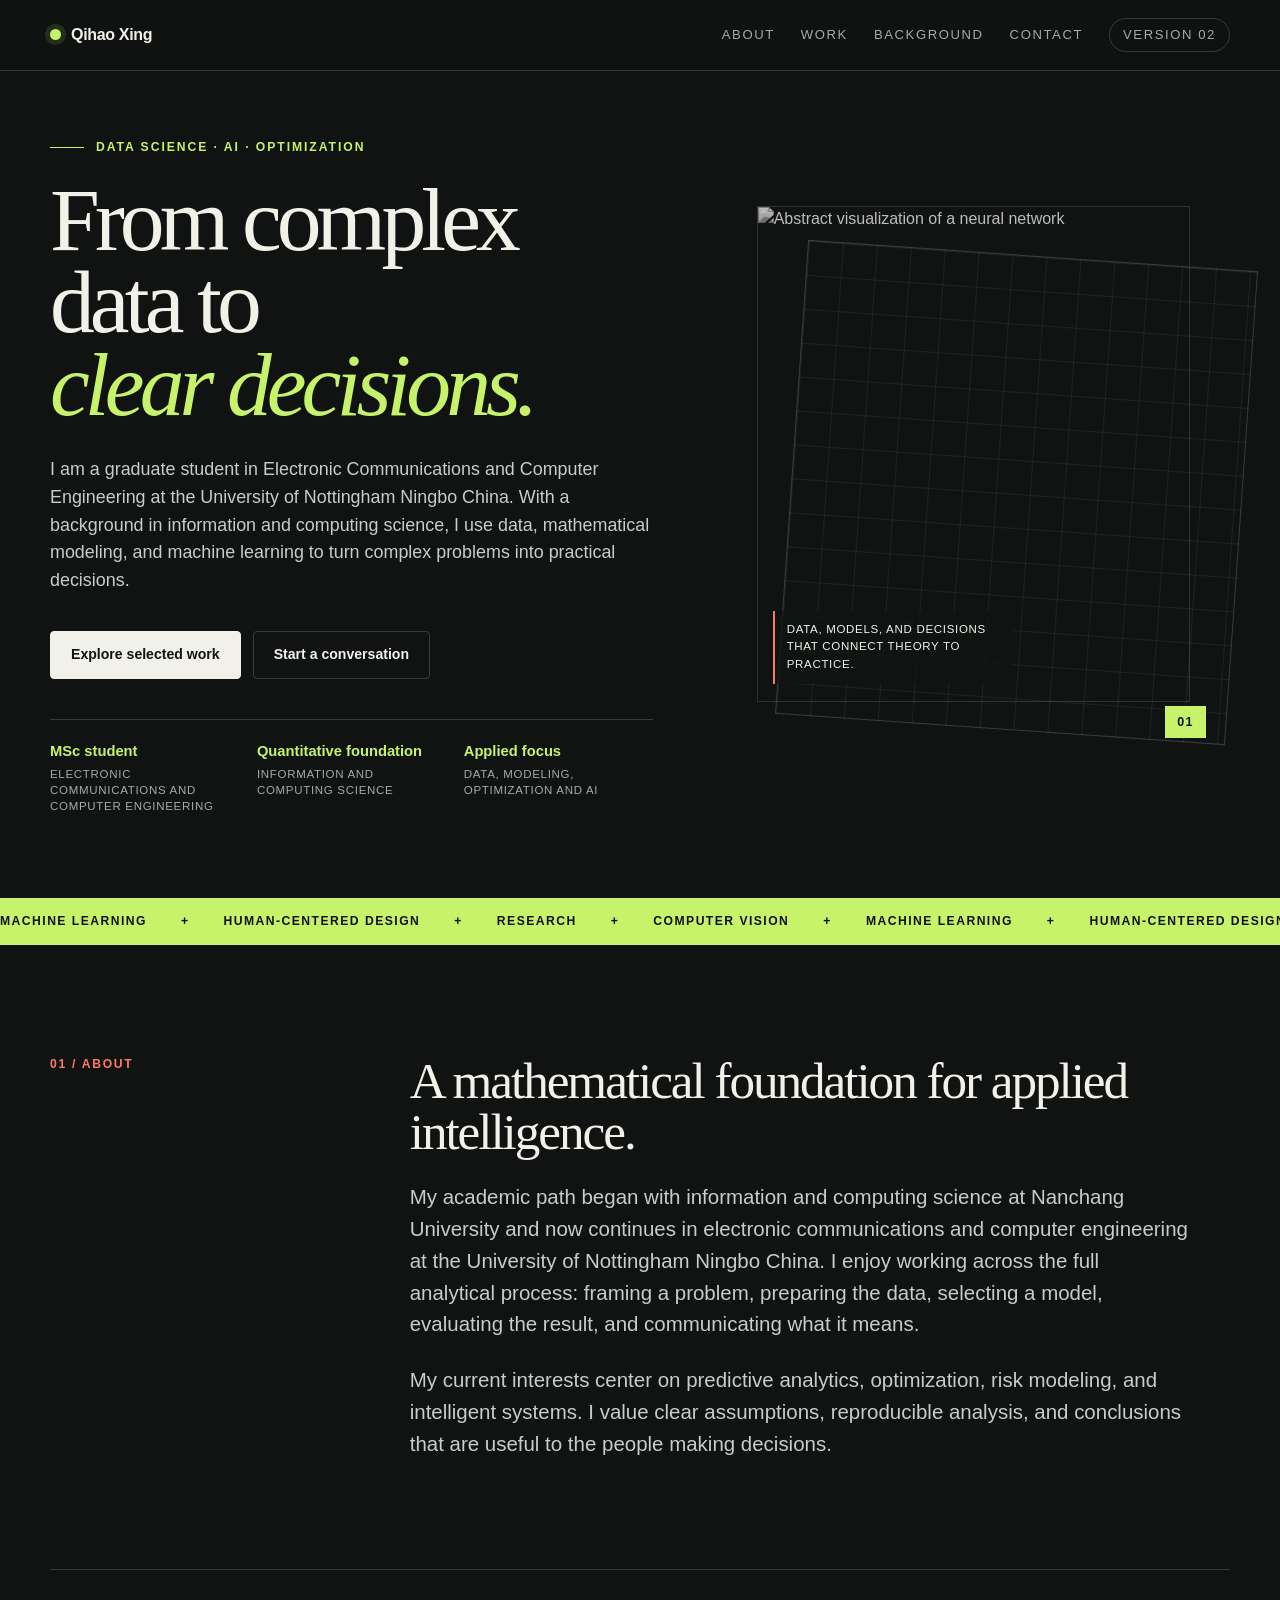
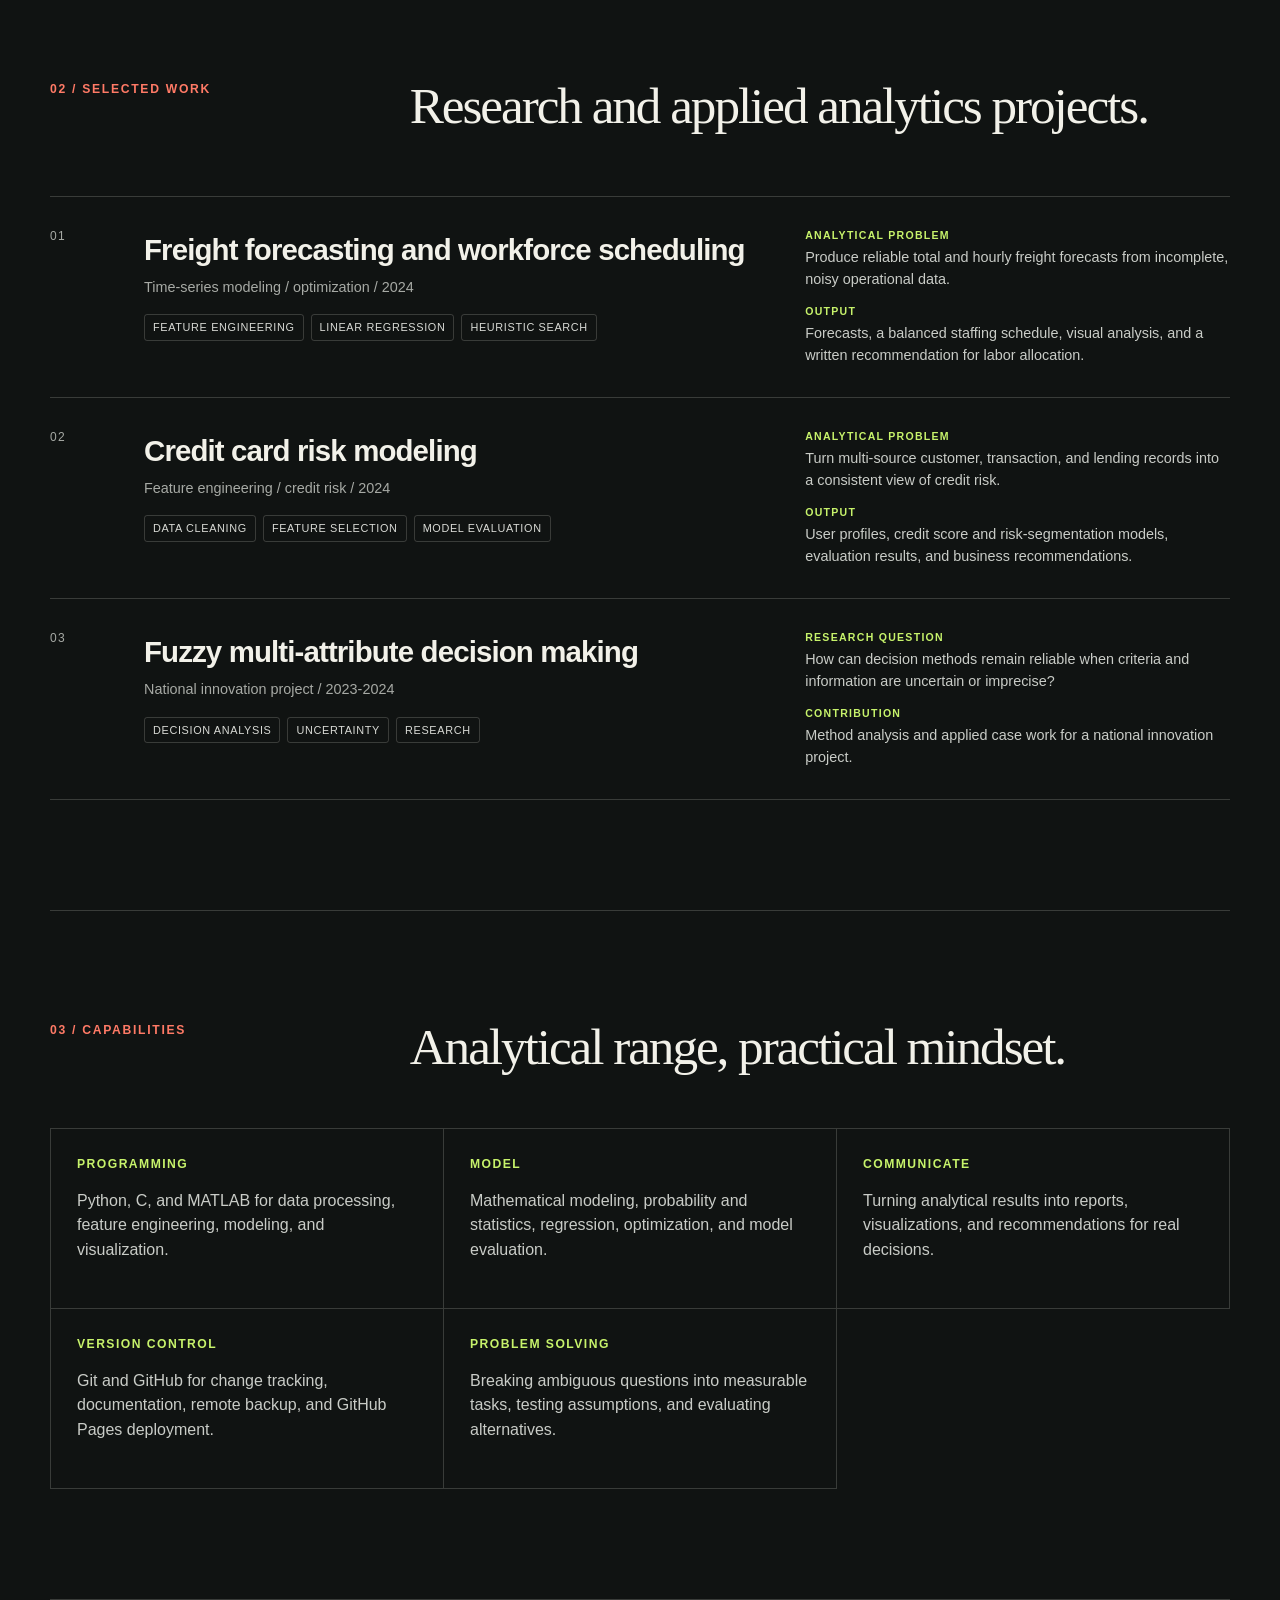
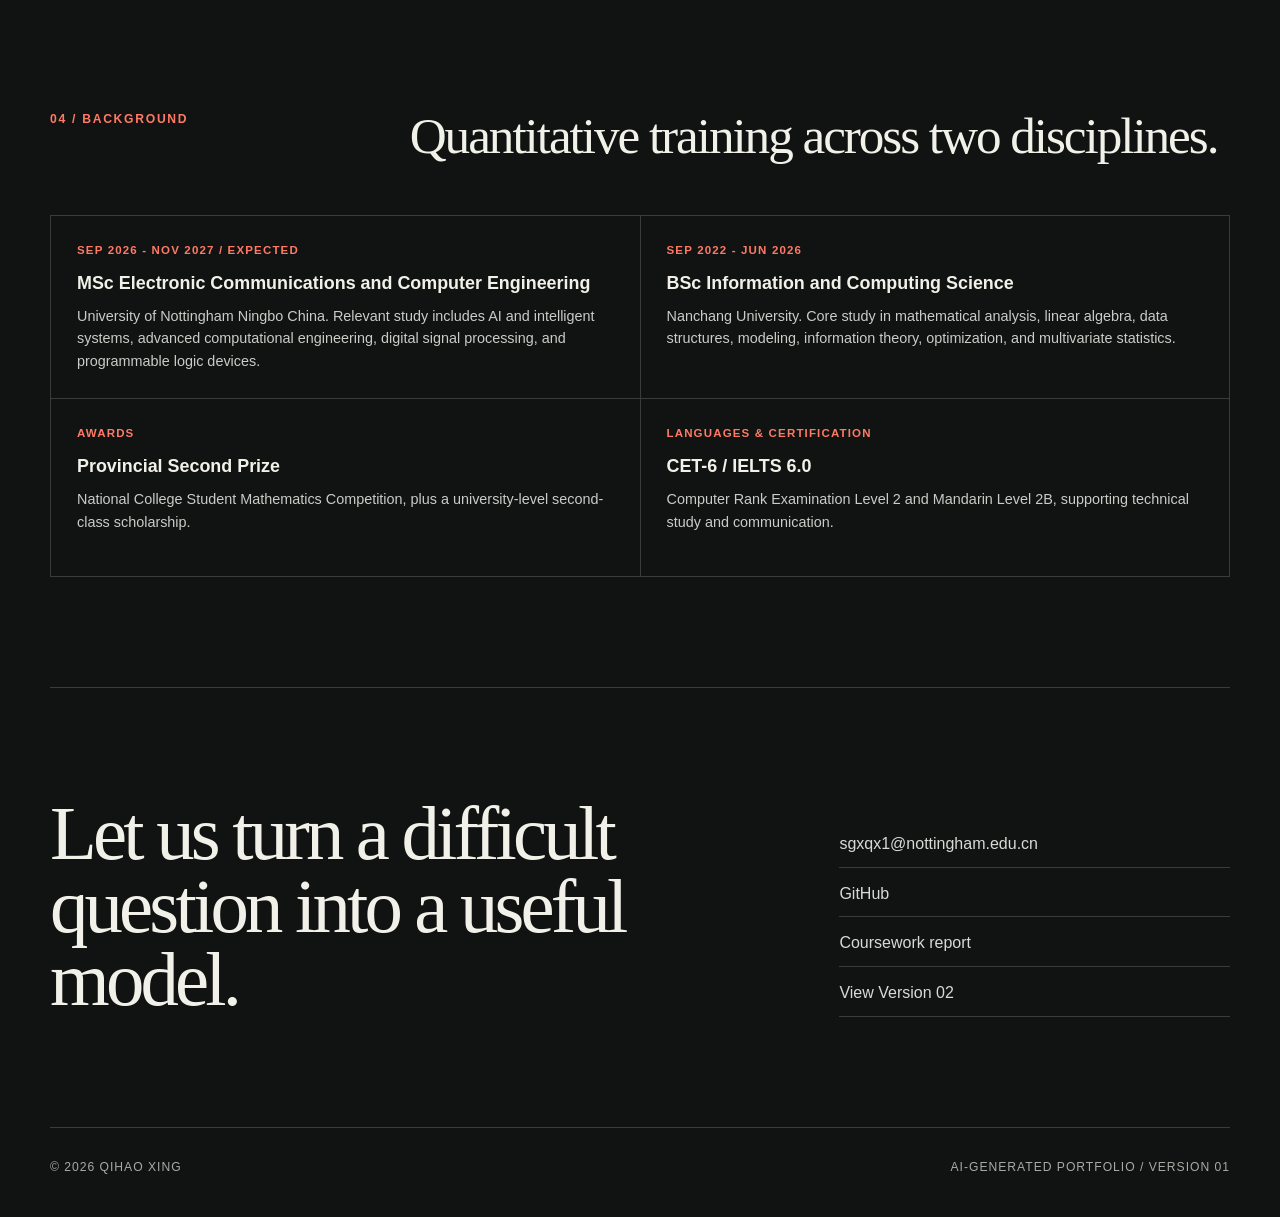
==== commit 1c6eab1d: "Add human-designed white portfolio version" ====
--- a/index.html
+++ b/index.html
@@ -718,6 +718,7 @@
         <a href="#work">Work</a>
         <a href="#background">Background</a>
         <a href="#contact">Contact</a>
+        <a class="version-pill" href="me-designed.html">Version 02</a>
       </nav>
     </div>
   </header>
@@ -952,6 +953,7 @@
         <a href="mailto:sgxqx1@nottingham.edu.cn">sgxqx1@nottingham.edu.cn</a>
         <a href="https://github.com/XQH114514" rel="noreferrer">GitHub</a>
         <a href="https://github.com/XQH114514/Coursework1/blob/main/report.md" rel="noreferrer">Coursework report</a>
+        <a href="me-designed.html">View Version 02</a>
       </div>
     </section>
   </main>
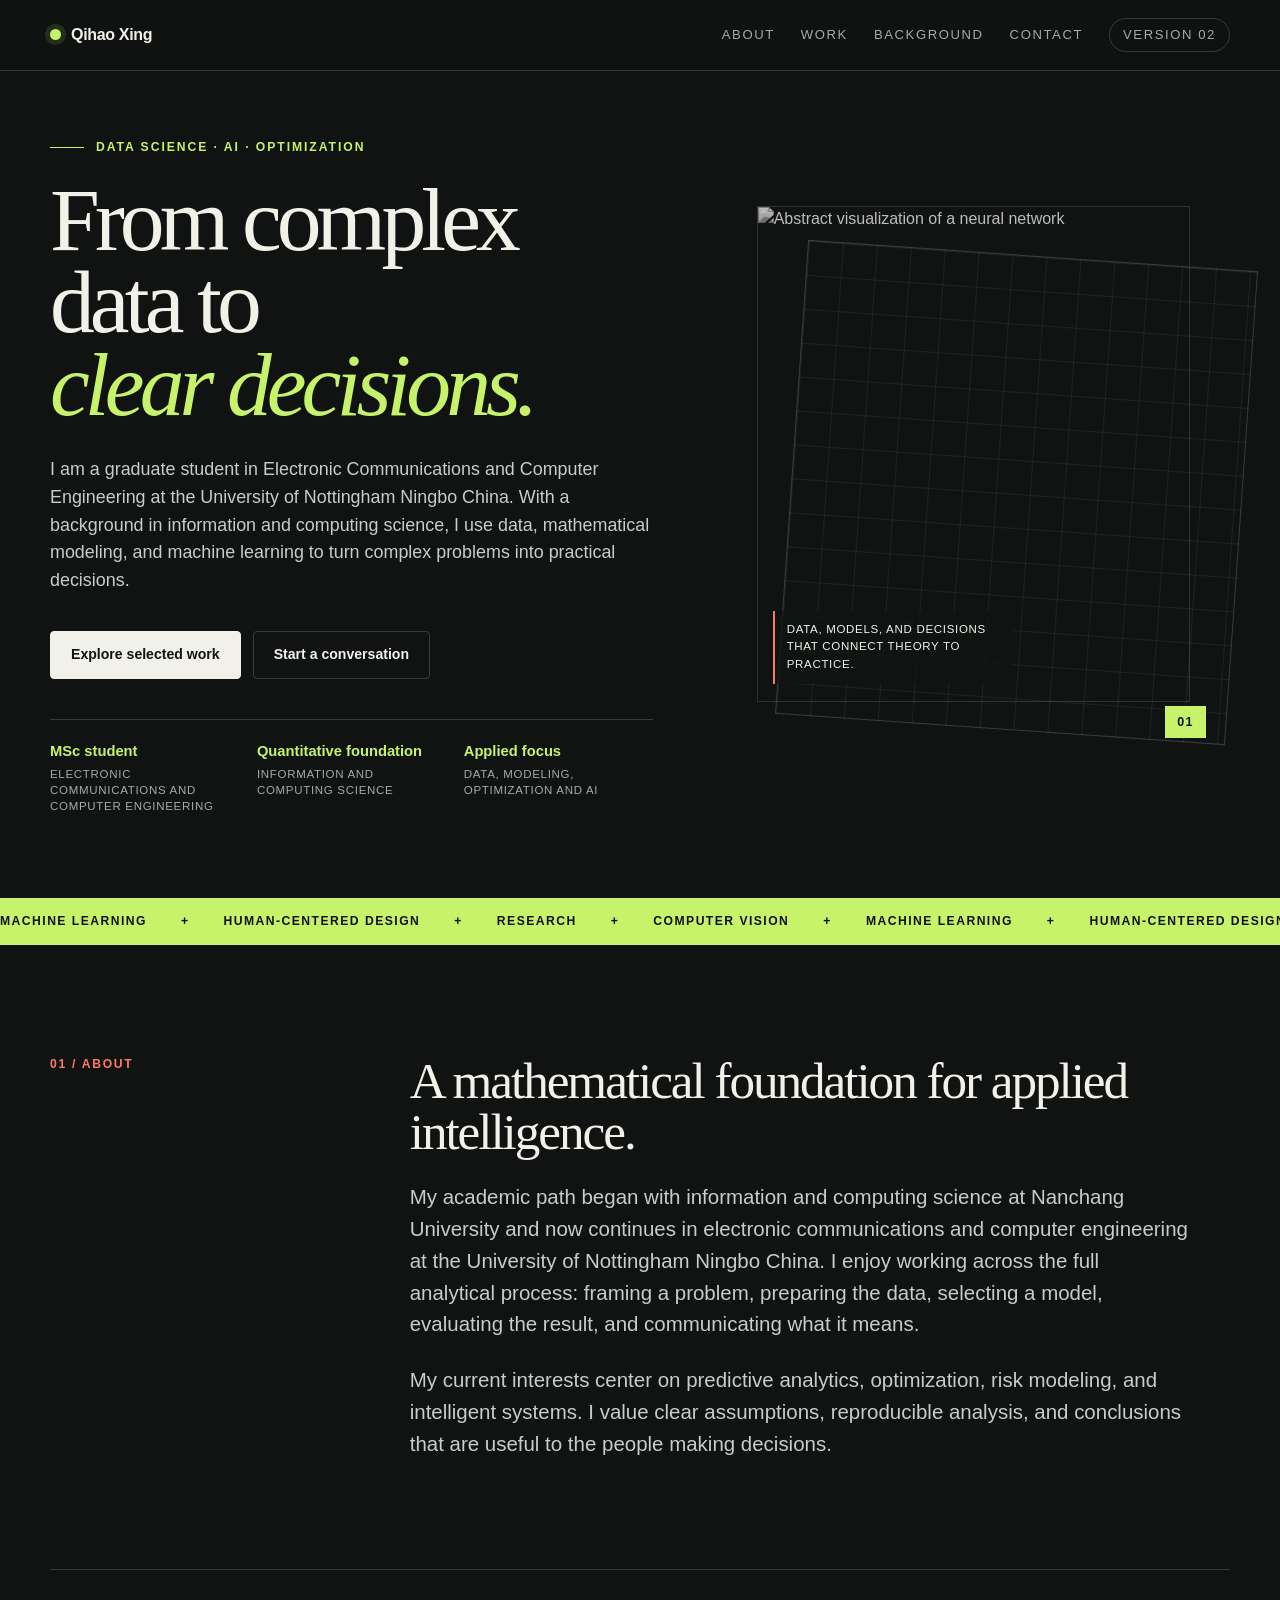
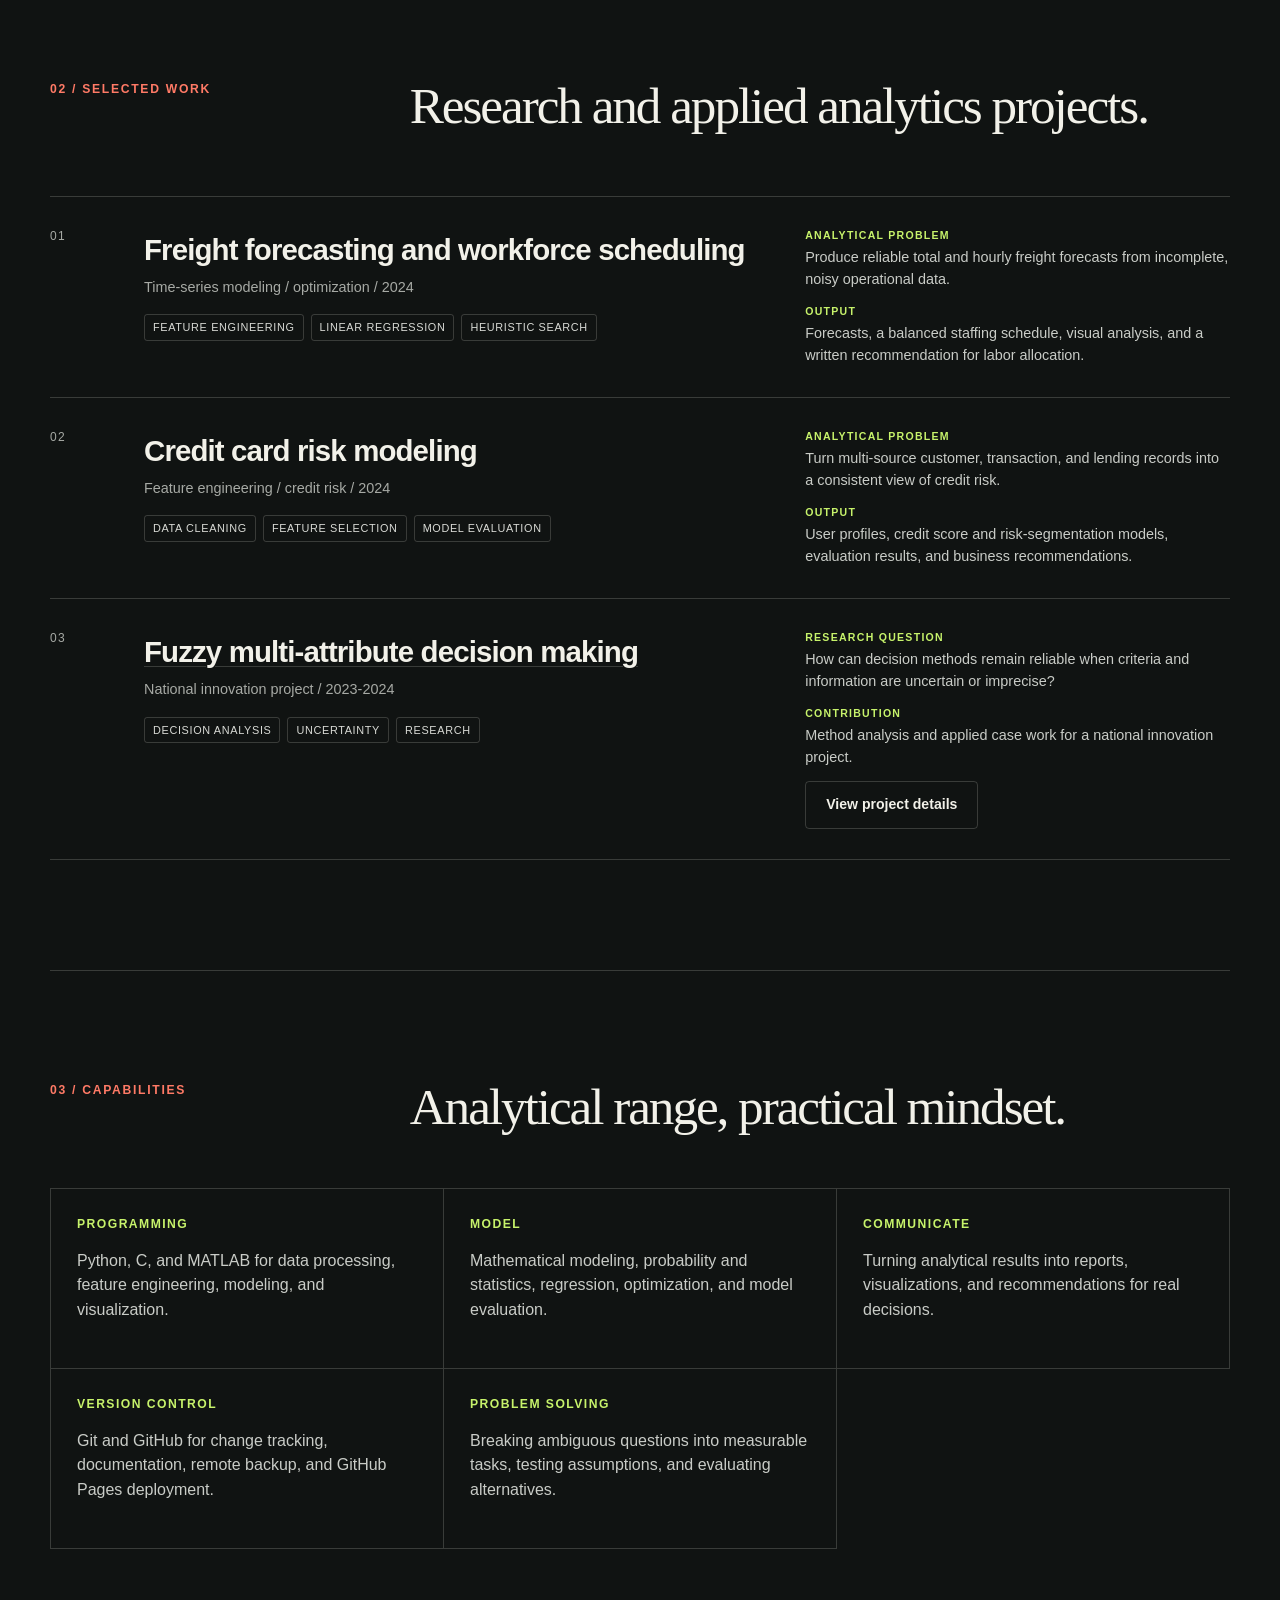
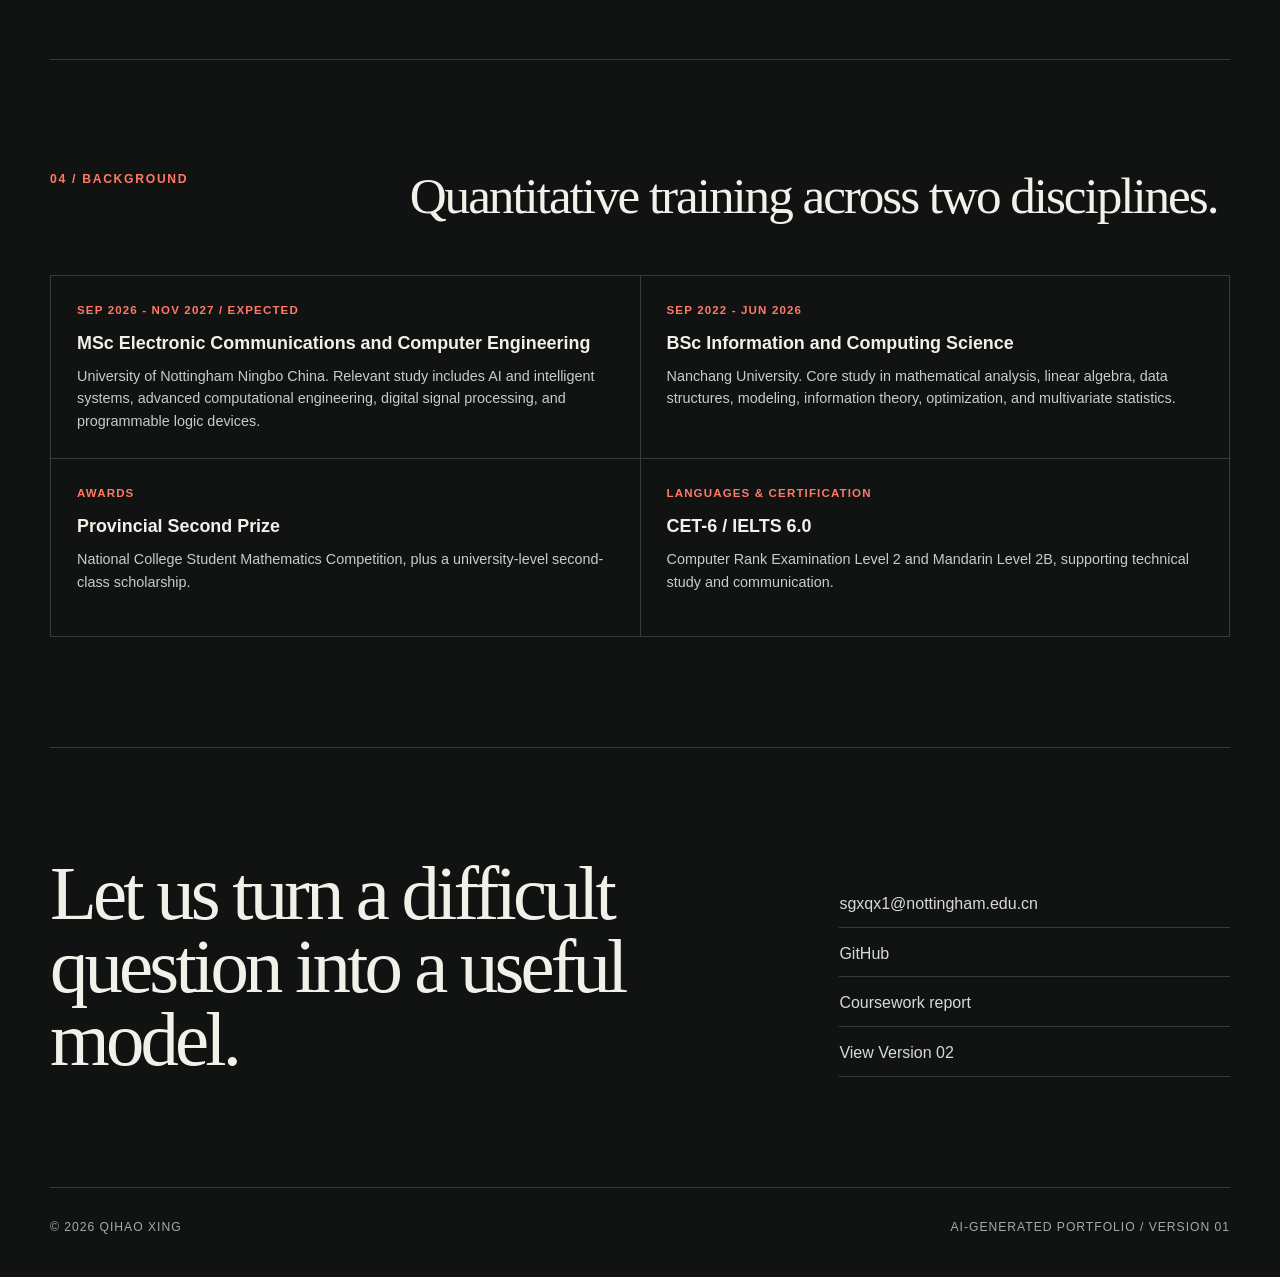
==== commit ff6f809a: "Add detailed fuzzy decision research project" ====
--- a/index.html
+++ b/index.html
@@ -431,6 +431,17 @@
       font-size: clamp(1.35rem, 2.3vw, 2.15rem);
       font-weight: 550;
       letter-spacing: -0.03em;
+    }
+
+    .work-title a {
+      text-decoration-color: var(--line);
+      text-decoration-thickness: 1px;
+      text-underline-offset: 4px;
+    }
+
+    .work-title a:hover,
+    .work-title a:focus-visible {
+      color: var(--accent);
     }
 
     .work-meta {
@@ -860,7 +871,9 @@
         <article class="work-item">
           <span class="work-number">03</span>
           <div>
-            <h3 class="work-title">Fuzzy multi-attribute decision making</h3>
+            <h3 class="work-title">
+              <a href="fuzzy-project.html">Fuzzy multi-attribute decision making</a>
+            </h3>
             <p class="work-meta">National innovation project / 2023-2024</p>
             <ul class="project-tags" aria-label="Methods used">
               <li>Decision analysis</li>
@@ -878,6 +891,7 @@
               <strong>Contribution</strong>
               Method analysis and applied case work for a national innovation project.
             </p>
+            <p><a class="button secondary" href="fuzzy-project.html">View project details</a></p>
           </div>
         </article>
       </div>
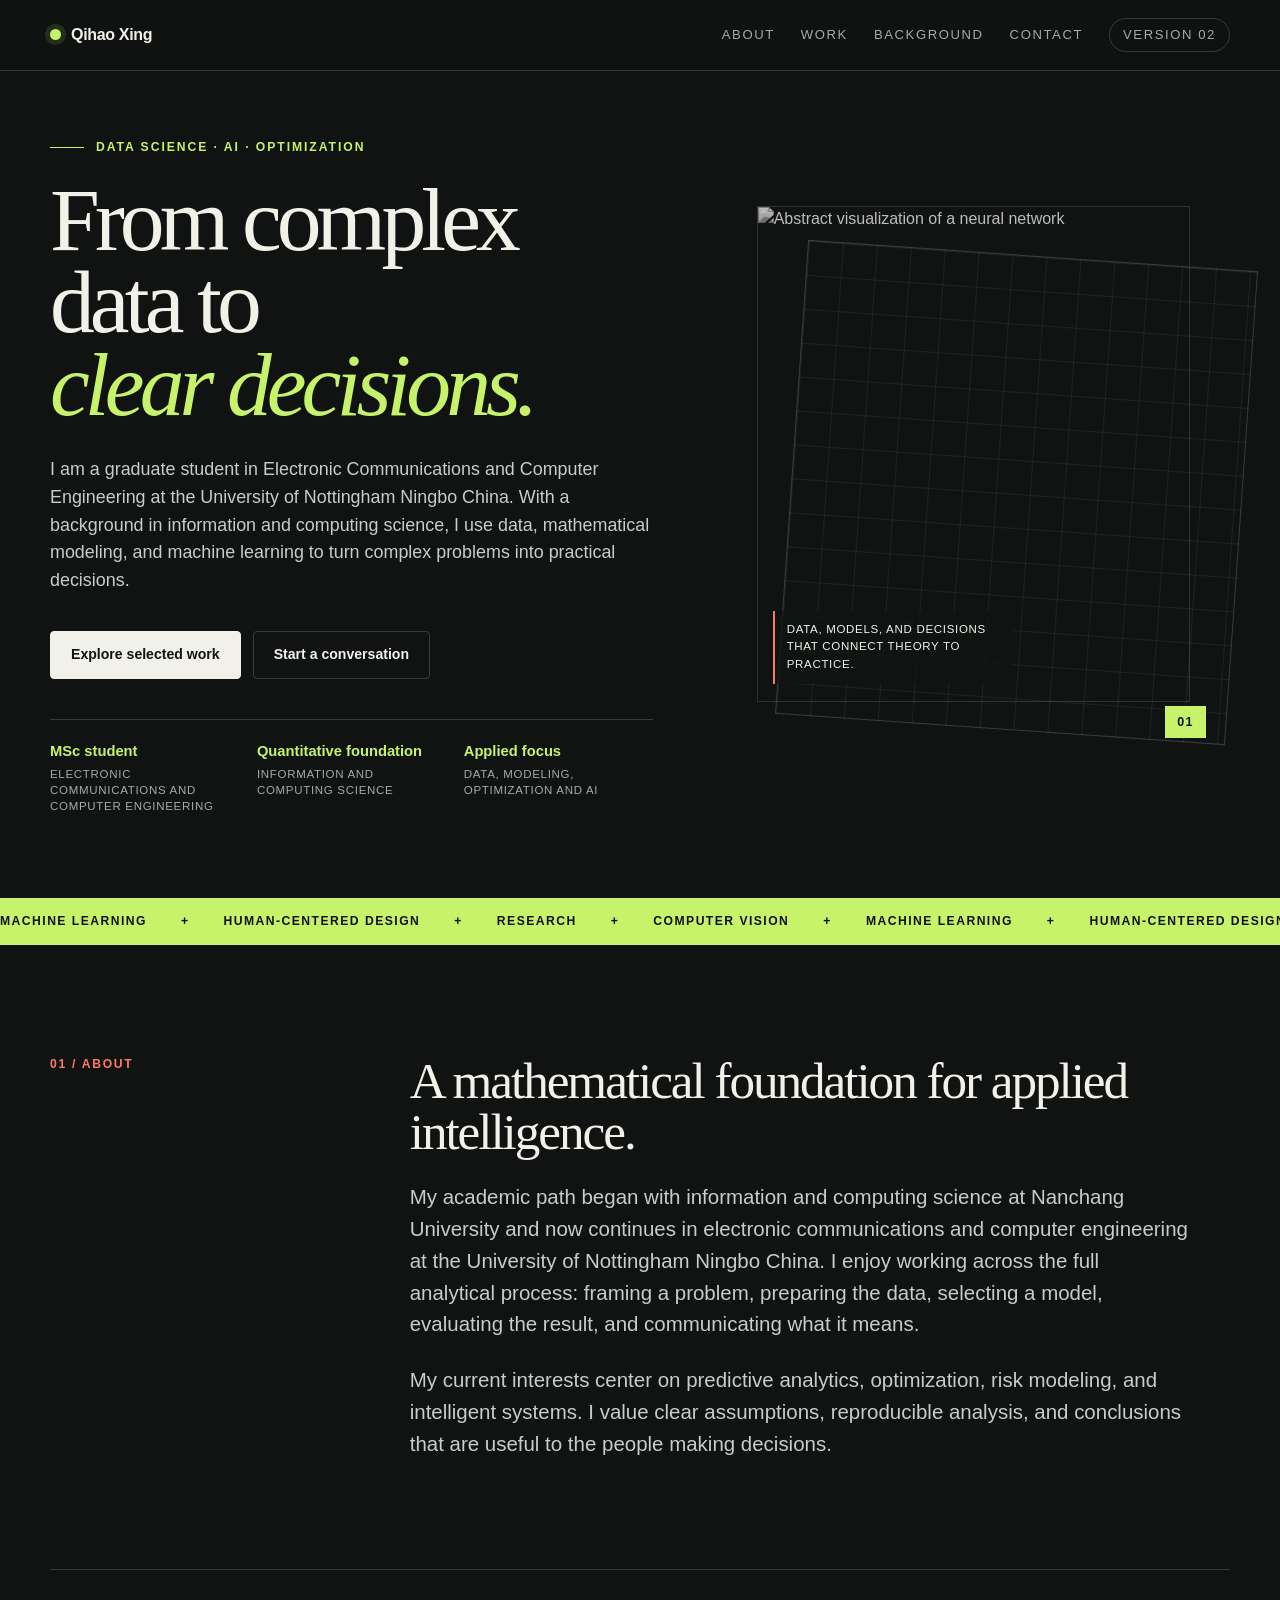
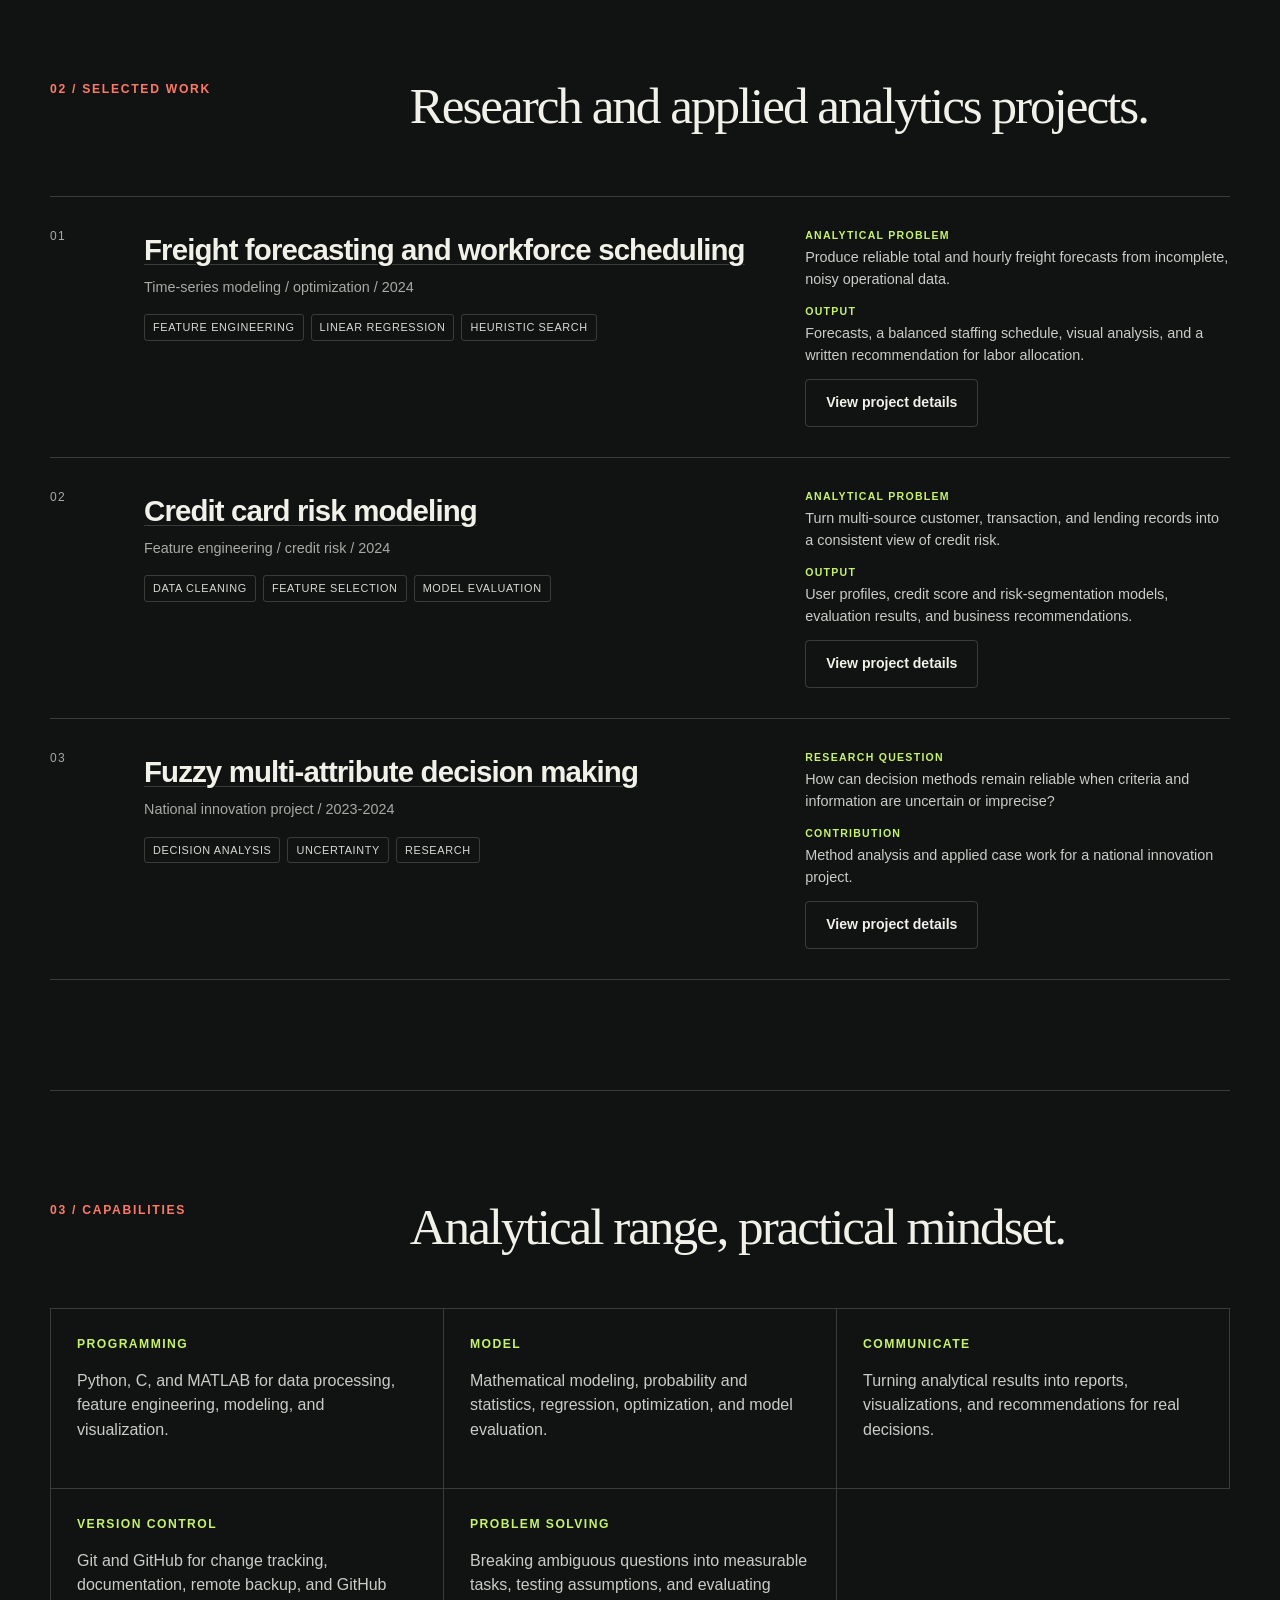
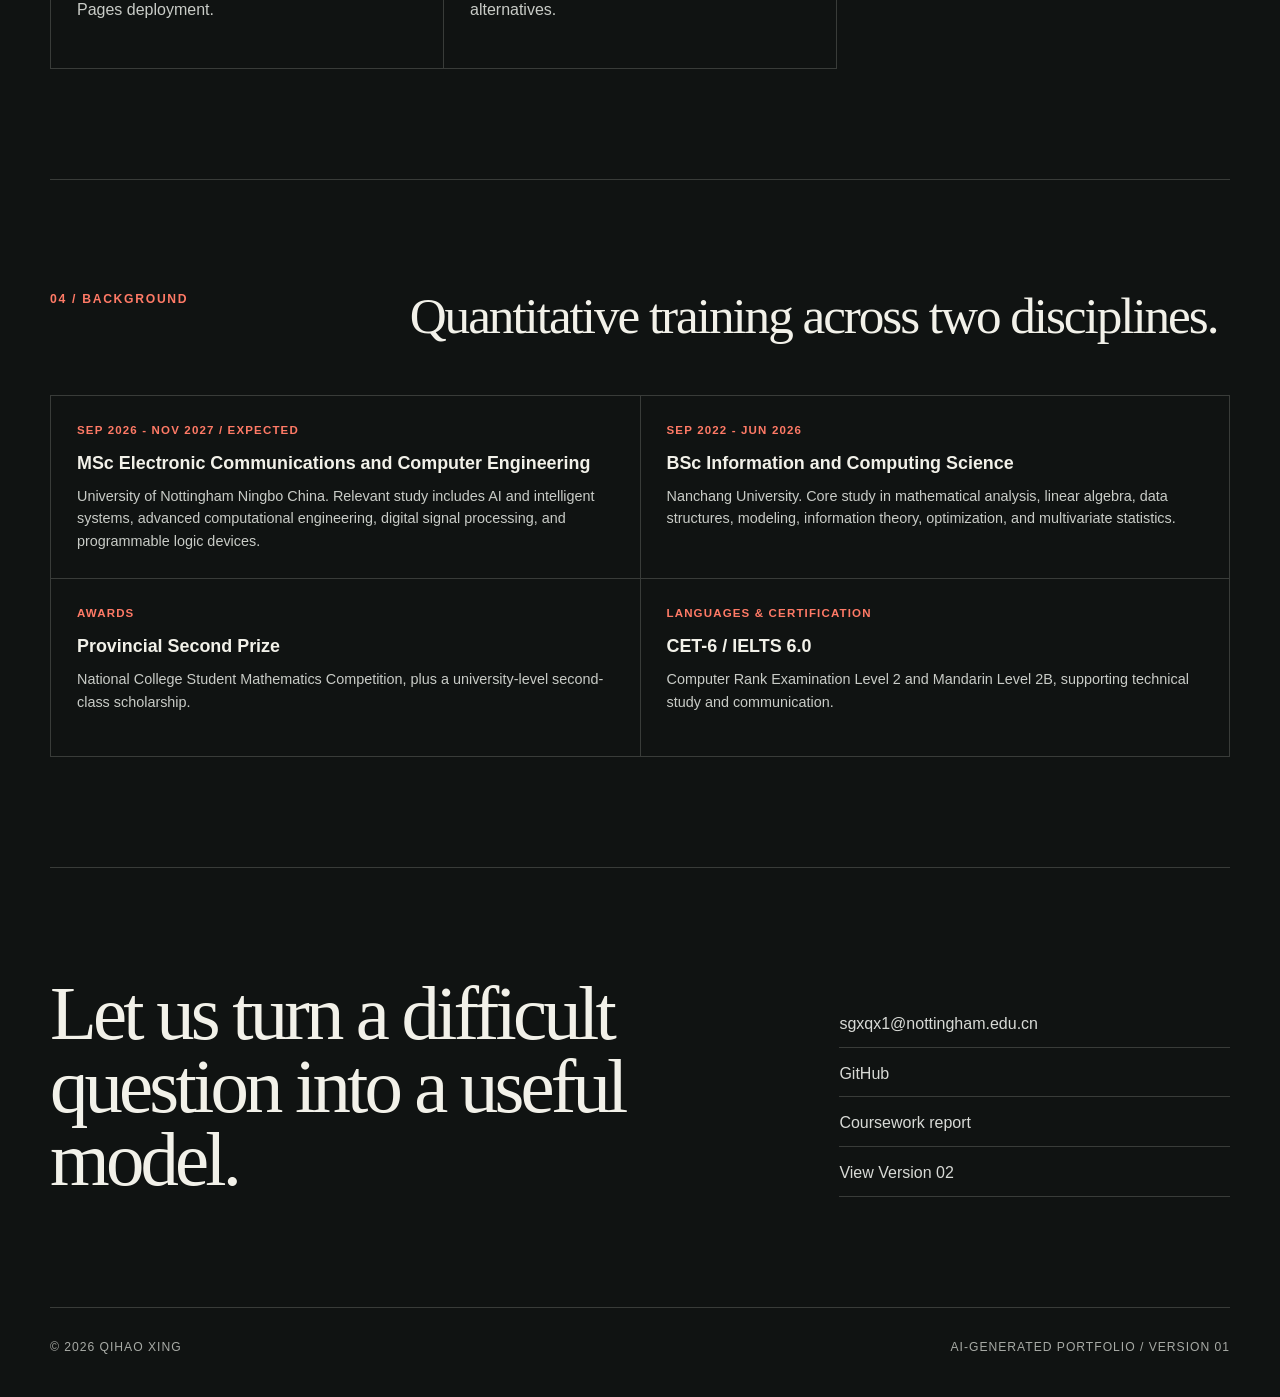
==== commit dd885997: "Add applied project case studies" ====
--- a/index.html
+++ b/index.html
@@ -823,7 +823,9 @@
         <article class="work-item">
           <span class="work-number">01</span>
           <div>
-            <h3 class="work-title">Freight forecasting and workforce scheduling</h3>
+            <h3 class="work-title">
+              <a href="freight-forecasting.html">Freight forecasting and workforce scheduling</a>
+            </h3>
             <p class="work-meta">Time-series modeling / optimization / 2024</p>
             <ul class="project-tags" aria-label="Methods used">
               <li>Feature engineering</li>
@@ -842,12 +844,15 @@
               Forecasts, a balanced staffing schedule, visual analysis, and a written
               recommendation for labor allocation.
             </p>
+            <p><a class="button secondary" href="freight-forecasting.html">View project details</a></p>
           </div>
         </article>
         <article class="work-item">
           <span class="work-number">02</span>
           <div>
-            <h3 class="work-title">Credit card risk modeling</h3>
+            <h3 class="work-title">
+              <a href="credit-risk.html">Credit card risk modeling</a>
+            </h3>
             <p class="work-meta">Feature engineering / credit risk / 2024</p>
             <ul class="project-tags" aria-label="Methods used">
               <li>Data cleaning</li>
@@ -866,6 +871,7 @@
               User profiles, credit score and risk-segmentation models, evaluation
               results, and business recommendations.
             </p>
+            <p><a class="button secondary" href="credit-risk.html">View project details</a></p>
           </div>
         </article>
         <article class="work-item">
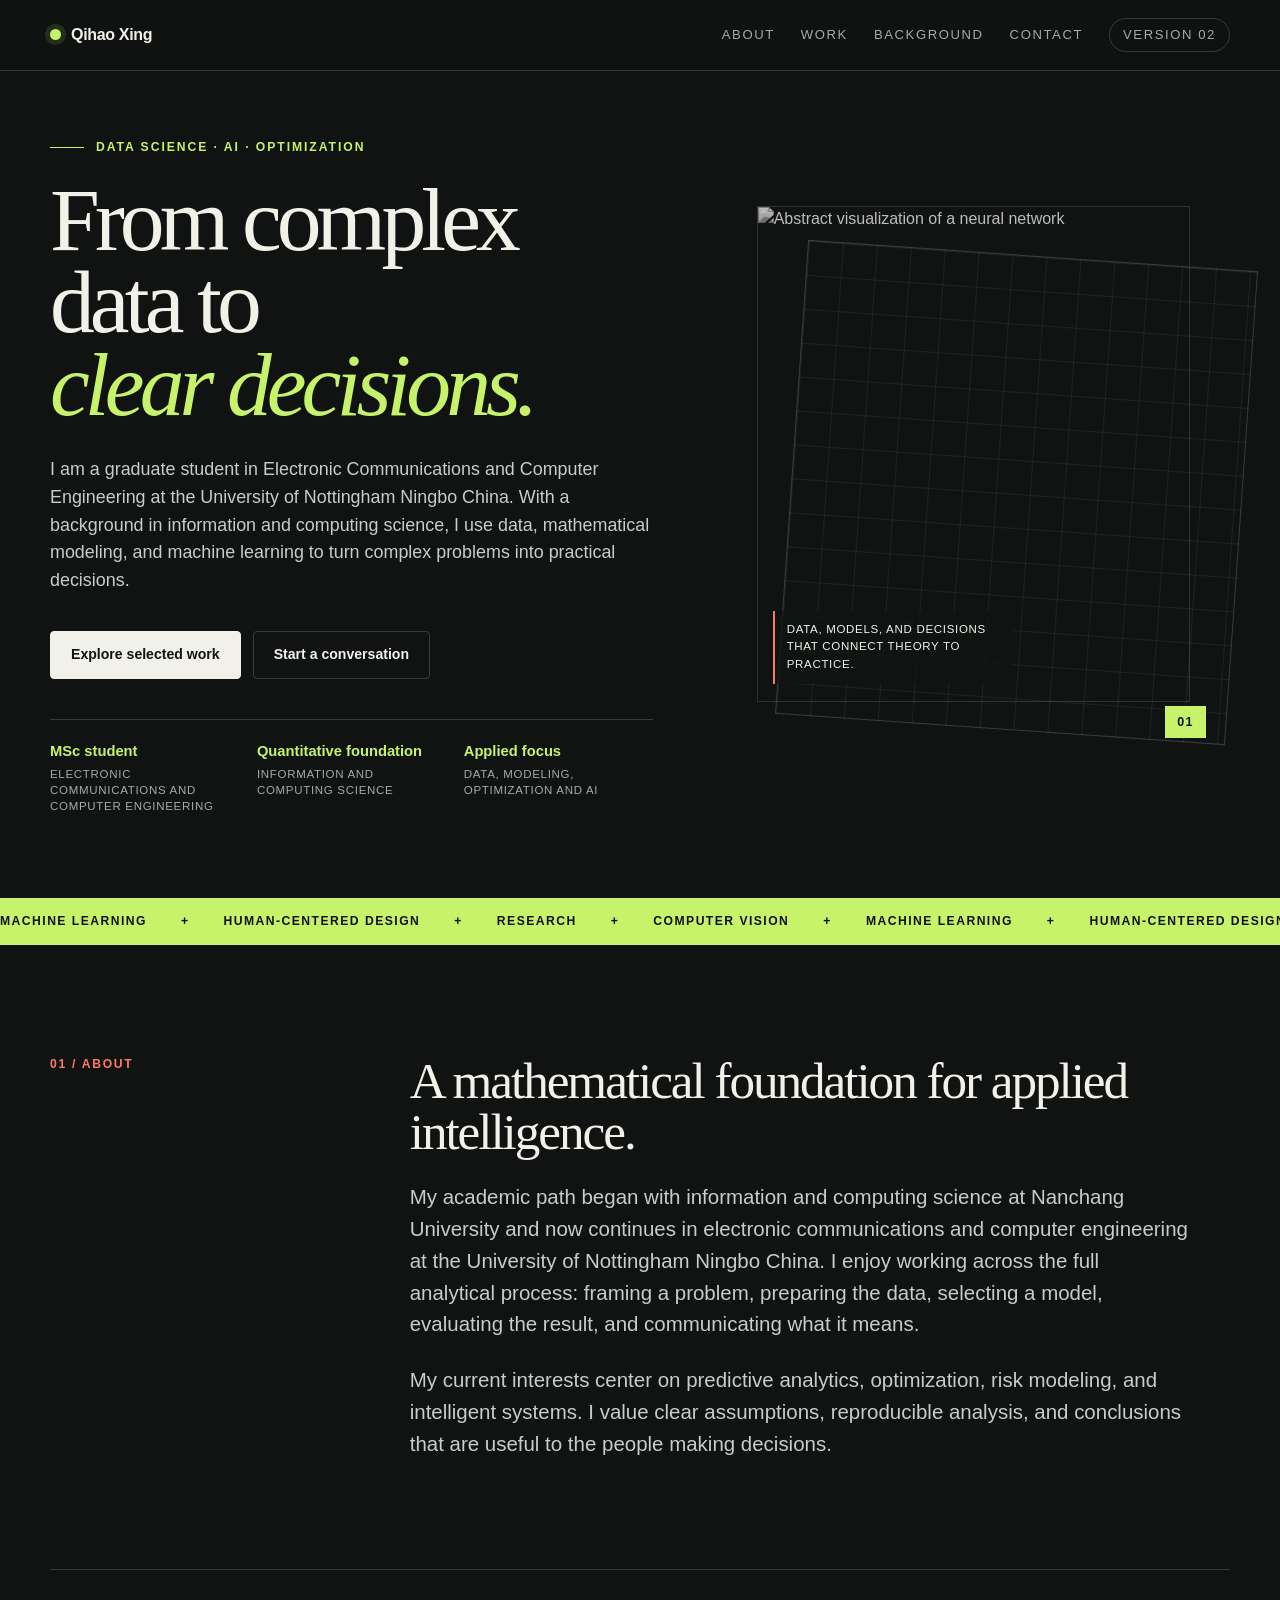
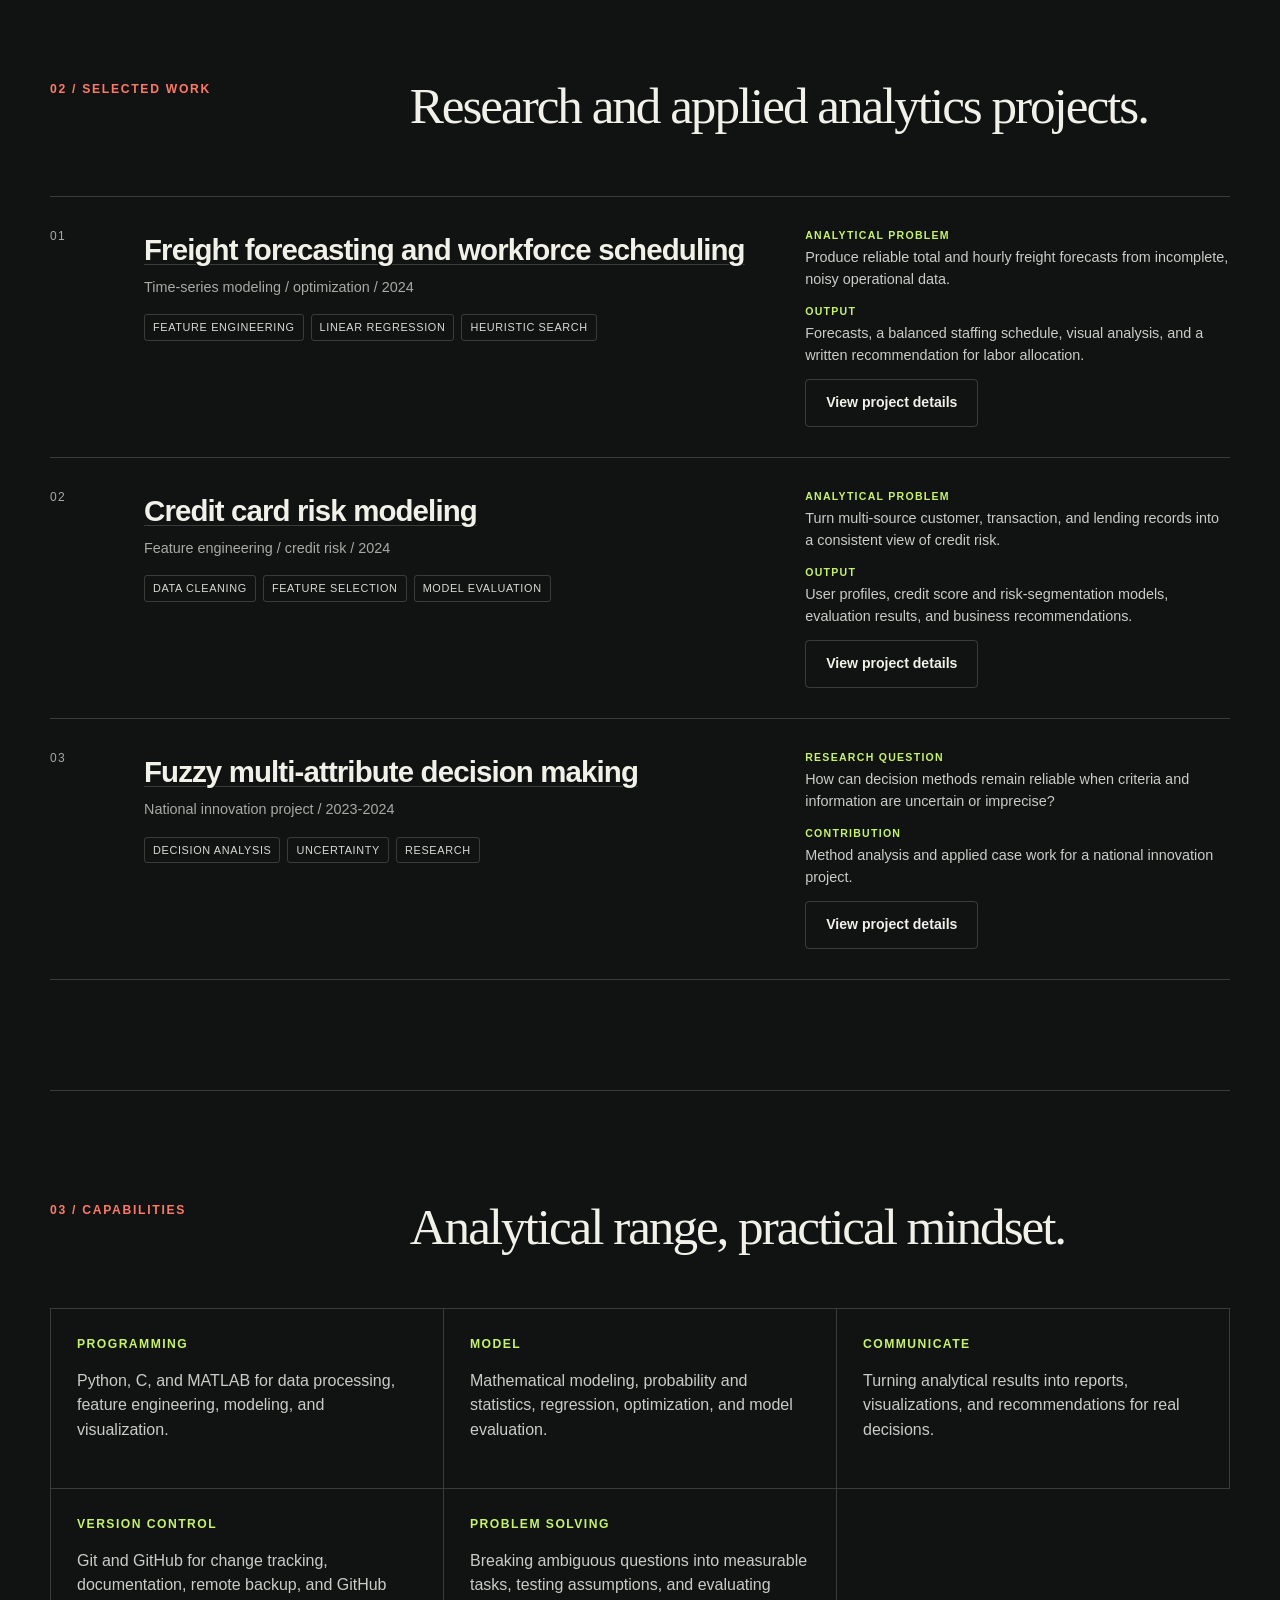
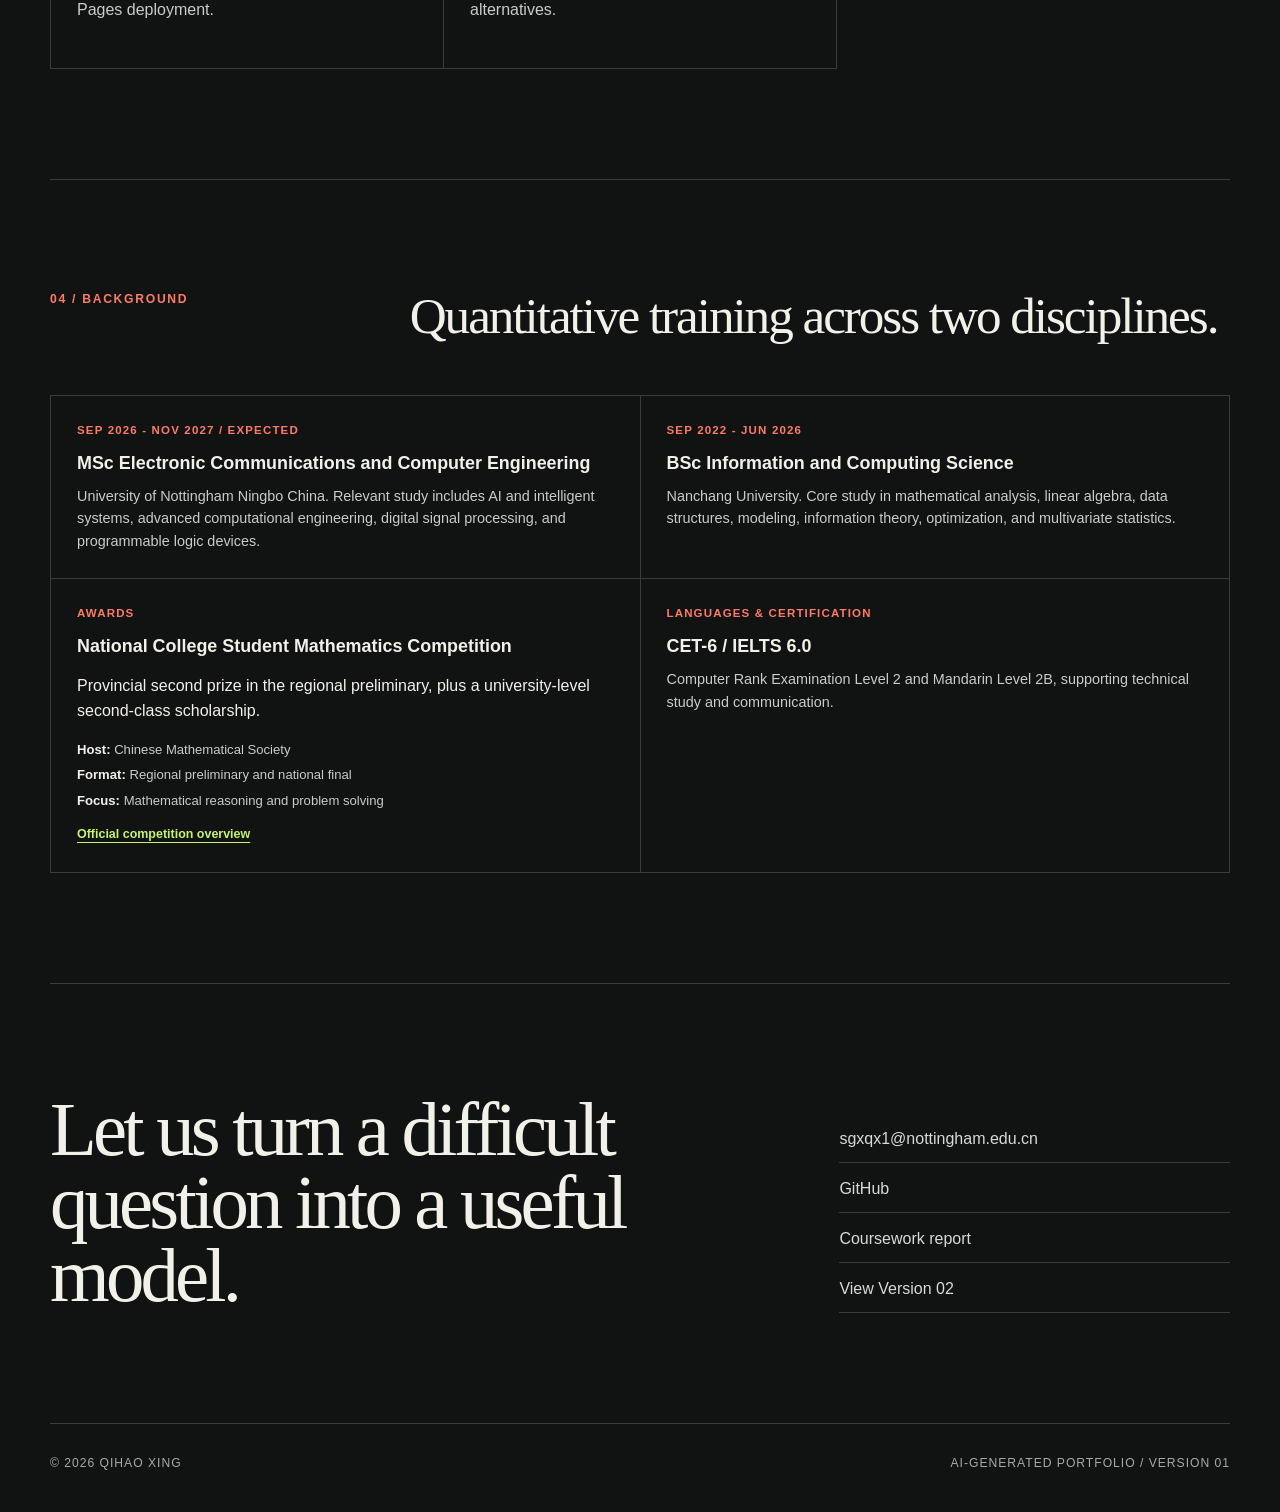
==== commit 6164bd1d: "Add context for mathematics competition award" ====
--- a/index.html
+++ b/index.html
@@ -556,6 +556,30 @@
       margin: 10px 0 0;
       color: #c9ccc7;
       font-size: 0.9rem;
+    }
+
+    .award-facts {
+      display: grid;
+      gap: 5px;
+      margin: 14px 0 0;
+      padding: 0;
+      color: #c9ccc7;
+      font-size: 0.82rem;
+      list-style: none;
+    }
+
+    .award-facts strong {
+      color: var(--paper);
+      font-weight: 700;
+    }
+
+    .award-link {
+      display: inline-block;
+      margin-top: 14px;
+      color: var(--accent);
+      font-size: 0.78rem;
+      font-weight: 700;
+      text-underline-offset: 4px;
     }
 
     .contact {
@@ -956,8 +980,17 @@
         </article>
         <article class="background-item">
           <p class="background-time">Awards</p>
-          <h3>Provincial Second Prize</h3>
-          <p>National College Student Mathematics Competition, plus a university-level second-class scholarship.</p>
+          <h3>National College Student Mathematics Competition</h3>
+          <p>
+            Provincial second prize in the regional preliminary, plus a
+            university-level second-class scholarship.
+          </p>
+          <ul class="award-facts">
+            <li><strong>Host:</strong> Chinese Mathematical Society</li>
+            <li><strong>Format:</strong> Regional preliminary and national final</li>
+            <li><strong>Focus:</strong> Mathematical reasoning and problem solving</li>
+          </ul>
+          <a class="award-link" href="https://www.cmathc.org.cn/jianjie/" target="_blank" rel="noopener">Official competition overview</a>
         </article>
         <article class="background-item">
           <p class="background-time">Languages &amp; certification</p>
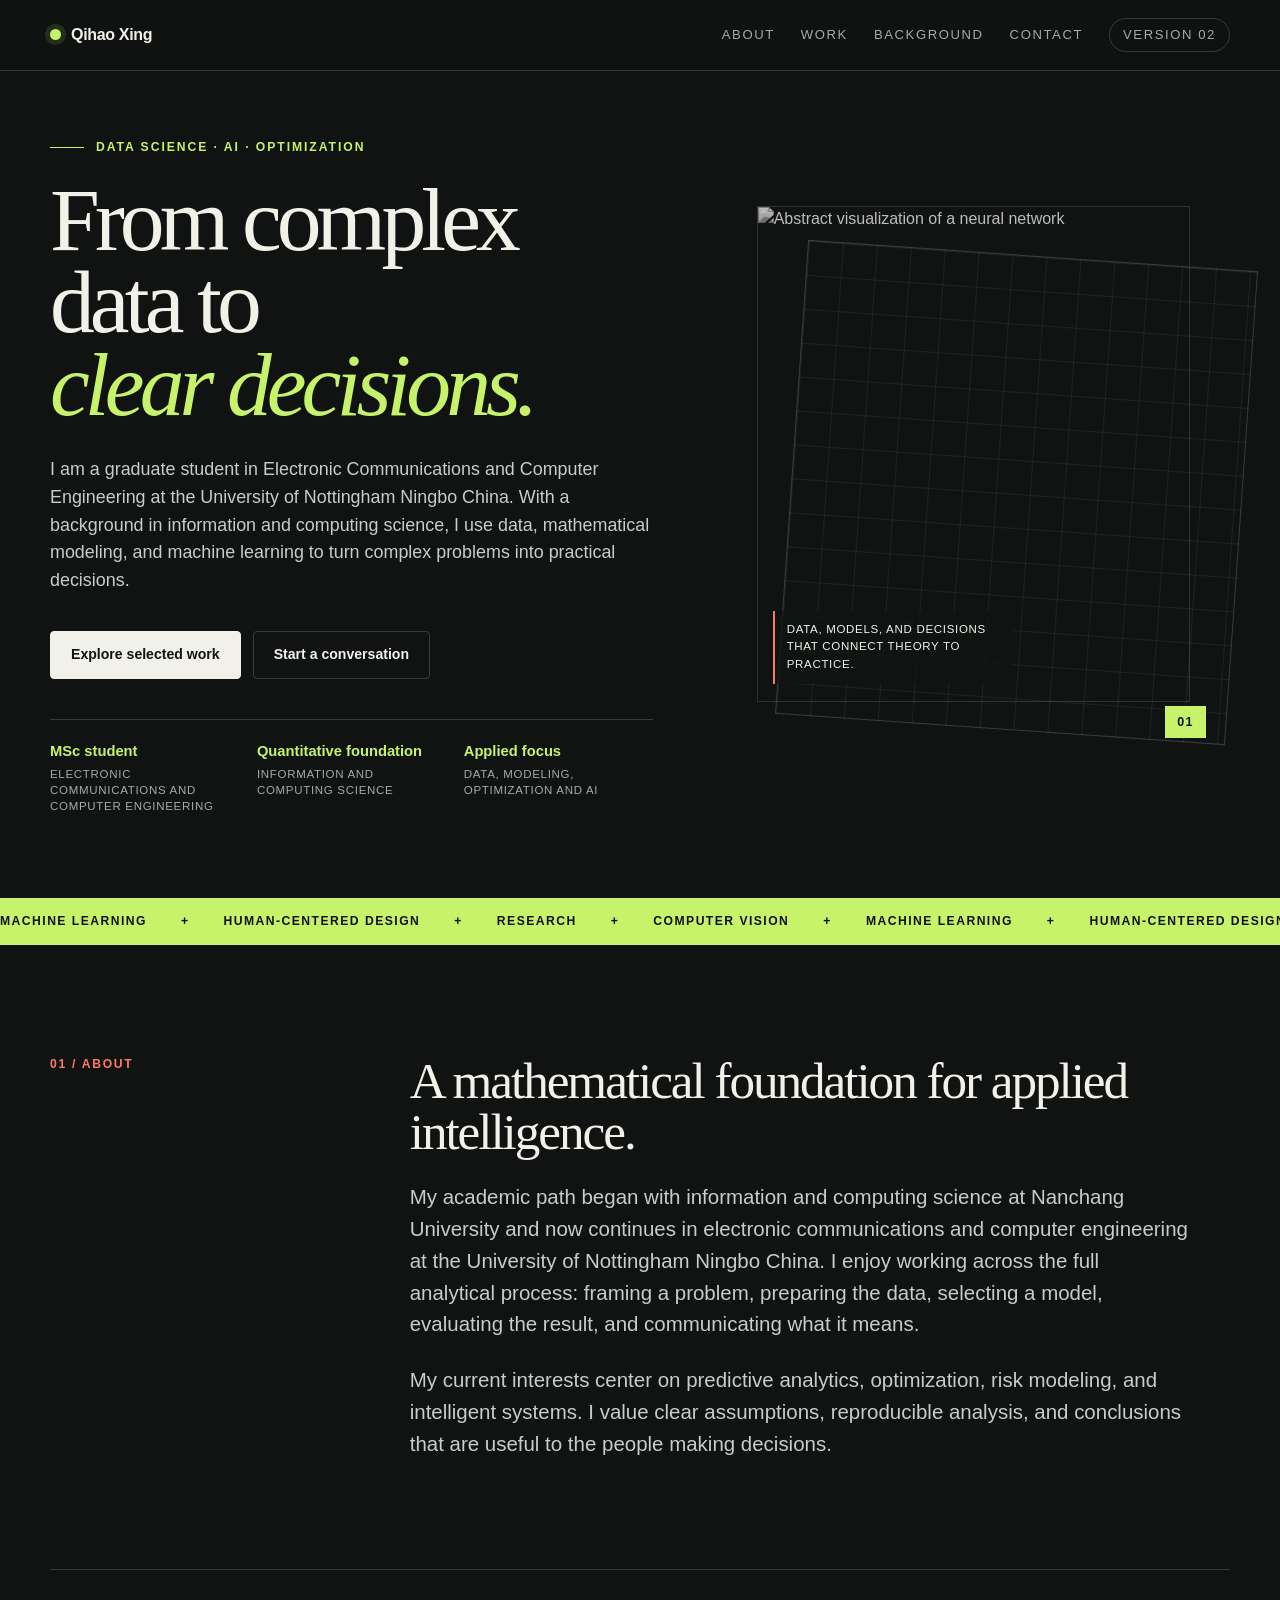
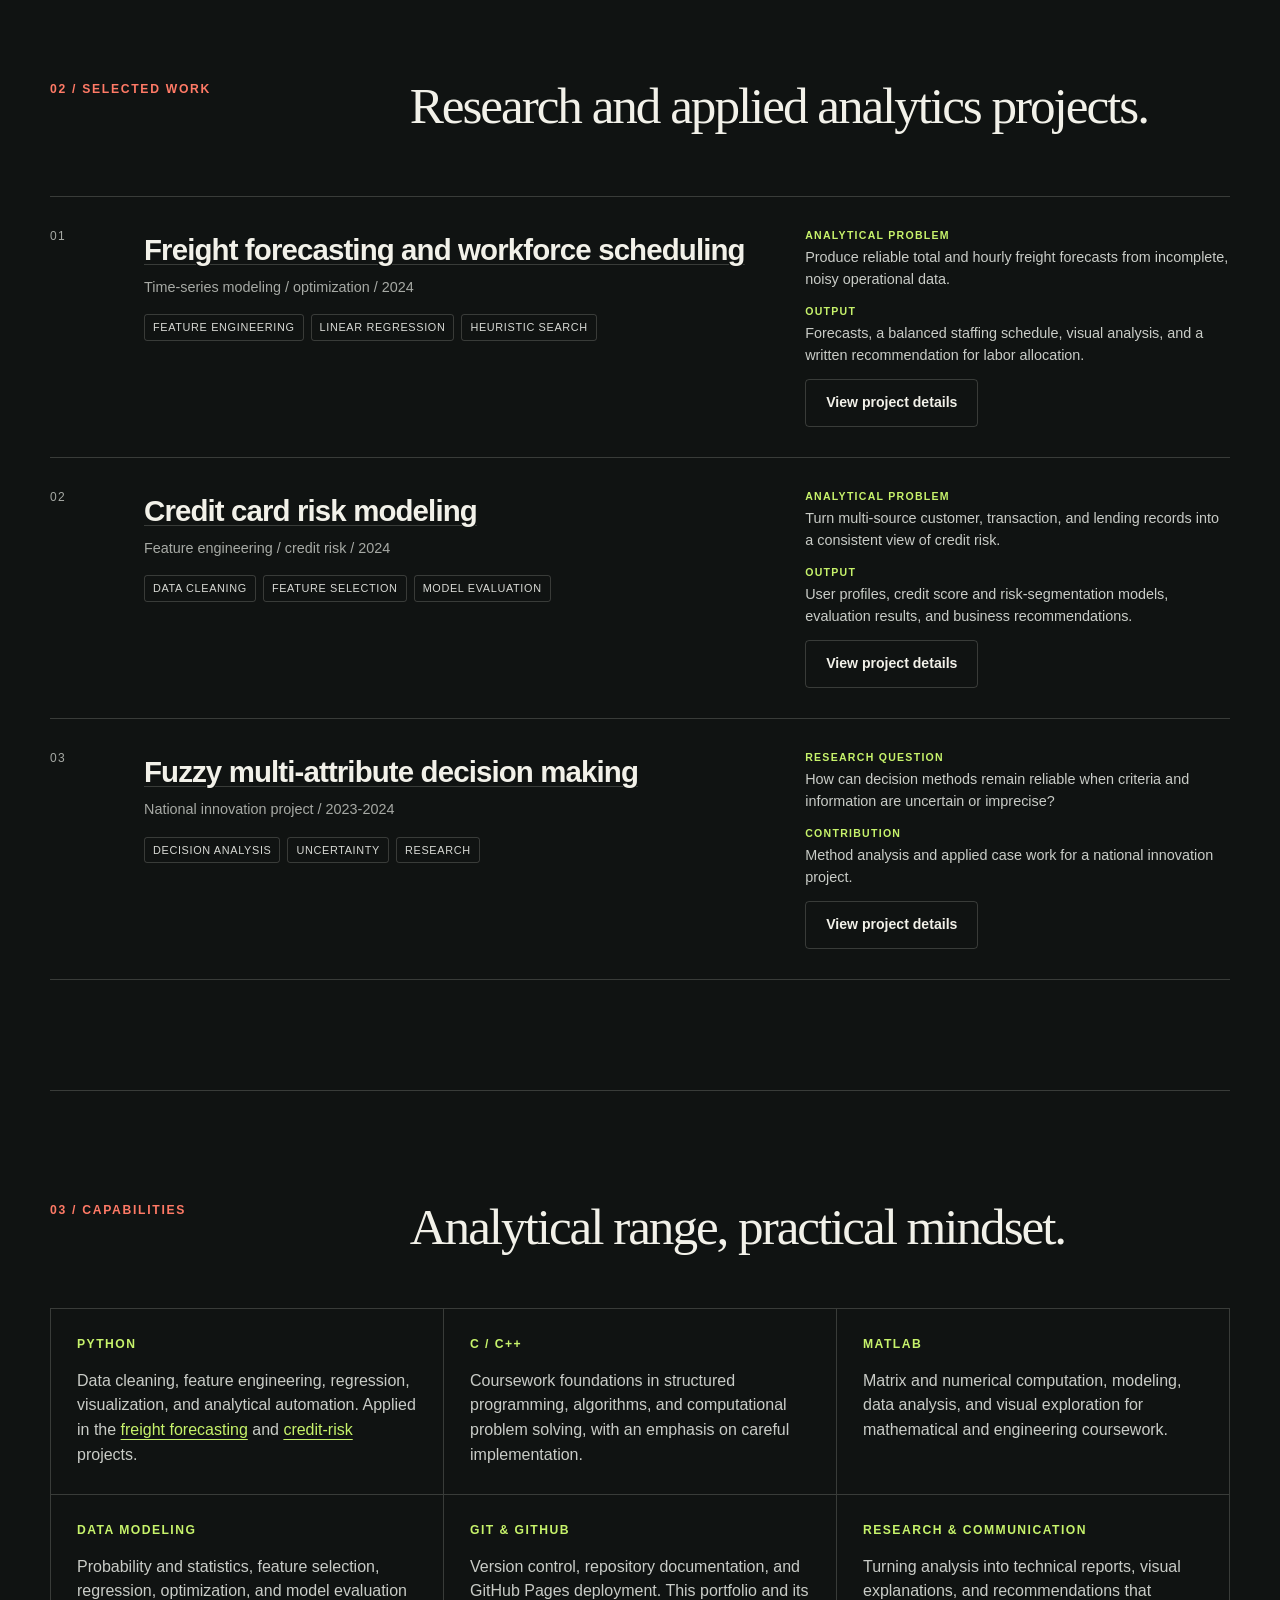
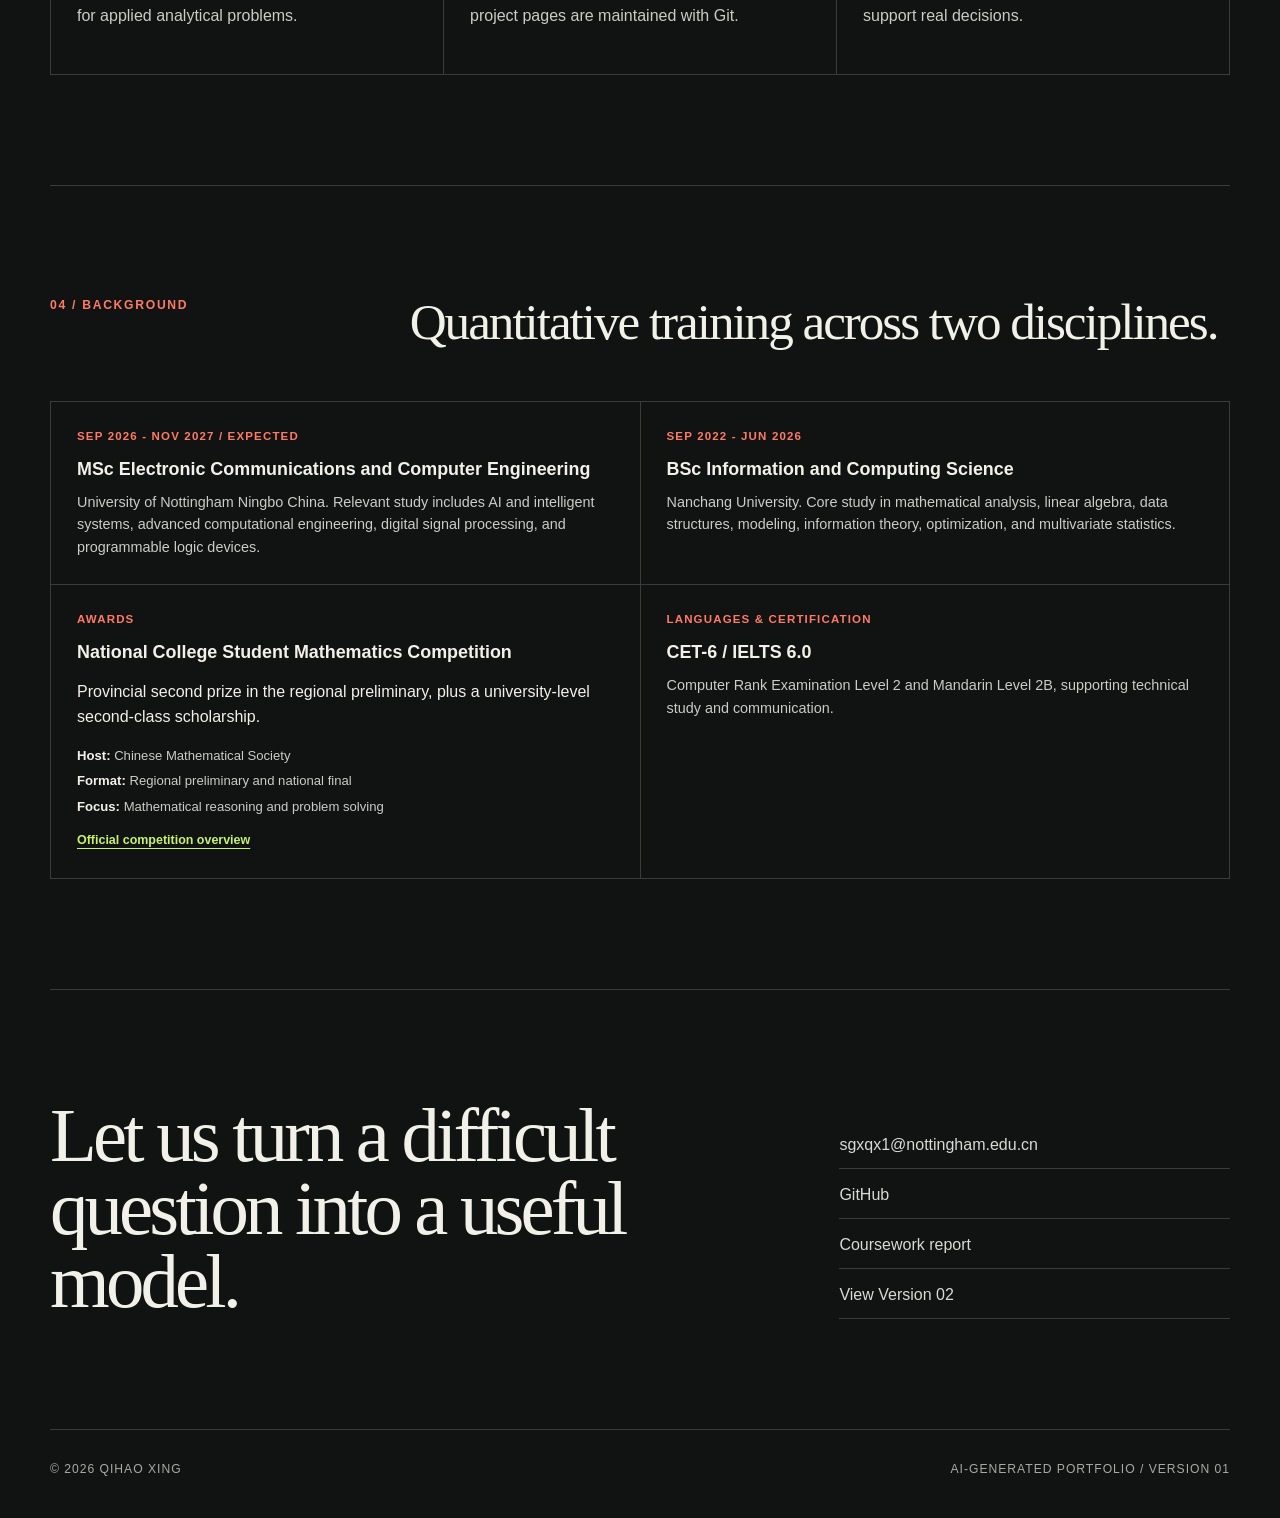
==== commit 5f618b71: "Expand technical skills descriptions" ====
--- a/index.html
+++ b/index.html
@@ -519,6 +519,11 @@
     .skill p {
       margin: 0;
       color: #c9ccc7;
+    }
+
+    .skill a {
+      color: var(--accent);
+      text-underline-offset: 4px;
     }
 
     .background-grid {
@@ -937,24 +942,48 @@
 
       <div class="skills-grid">
         <article class="skill">
-          <h3>Programming</h3>
-          <p>Python, C, and MATLAB for data processing, feature engineering, modeling, and visualization.</p>
+          <h3>Python</h3>
+          <p>
+            Data cleaning, feature engineering, regression, visualization, and
+            analytical automation. Applied in the
+            <a href="freight-forecasting.html">freight forecasting</a> and
+            <a href="credit-risk.html">credit-risk</a> projects.
+          </p>
         </article>
         <article class="skill">
-          <h3>Model</h3>
-          <p>Mathematical modeling, probability and statistics, regression, optimization, and model evaluation.</p>
+          <h3>C / C++</h3>
+          <p>
+            Coursework foundations in structured programming, algorithms, and
+            computational problem solving, with an emphasis on careful implementation.
+          </p>
         </article>
         <article class="skill">
-          <h3>Communicate</h3>
-          <p>Turning analytical results into reports, visualizations, and recommendations for real decisions.</p>
+          <h3>MATLAB</h3>
+          <p>
+            Matrix and numerical computation, modeling, data analysis, and visual
+            exploration for mathematical and engineering coursework.
+          </p>
         </article>
         <article class="skill">
-          <h3>Version control</h3>
-          <p>Git and GitHub for change tracking, documentation, remote backup, and GitHub Pages deployment.</p>
+          <h3>Data modeling</h3>
+          <p>
+            Probability and statistics, feature selection, regression, optimization,
+            and model evaluation for applied analytical problems.
+          </p>
         </article>
         <article class="skill">
-          <h3>Problem solving</h3>
-          <p>Breaking ambiguous questions into measurable tasks, testing assumptions, and evaluating alternatives.</p>
+          <h3>Git &amp; GitHub</h3>
+          <p>
+            Version control, repository documentation, and GitHub Pages deployment.
+            This portfolio and its project pages are maintained with Git.
+          </p>
+        </article>
+        <article class="skill">
+          <h3>Research &amp; communication</h3>
+          <p>
+            Turning analysis into technical reports, visual explanations, and
+            recommendations that support real decisions.
+          </p>
         </article>
       </div>
     </section>
